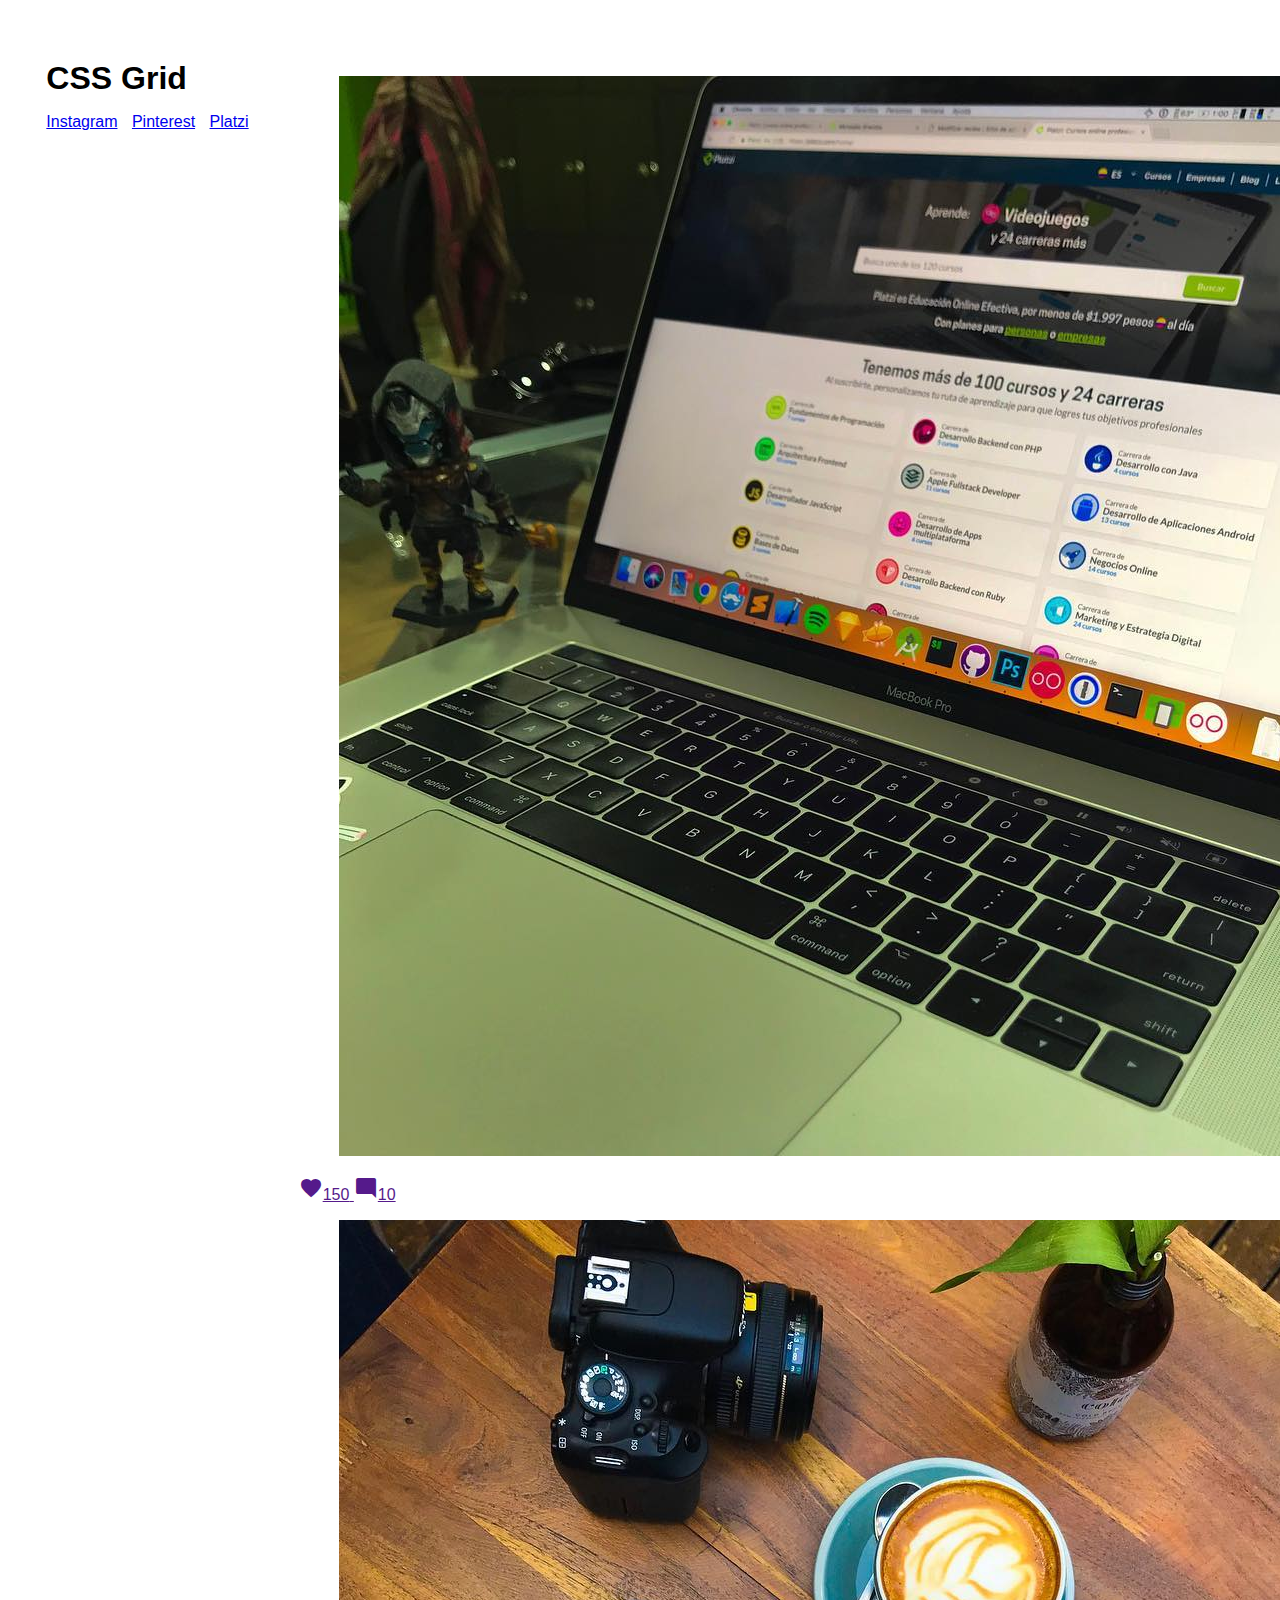
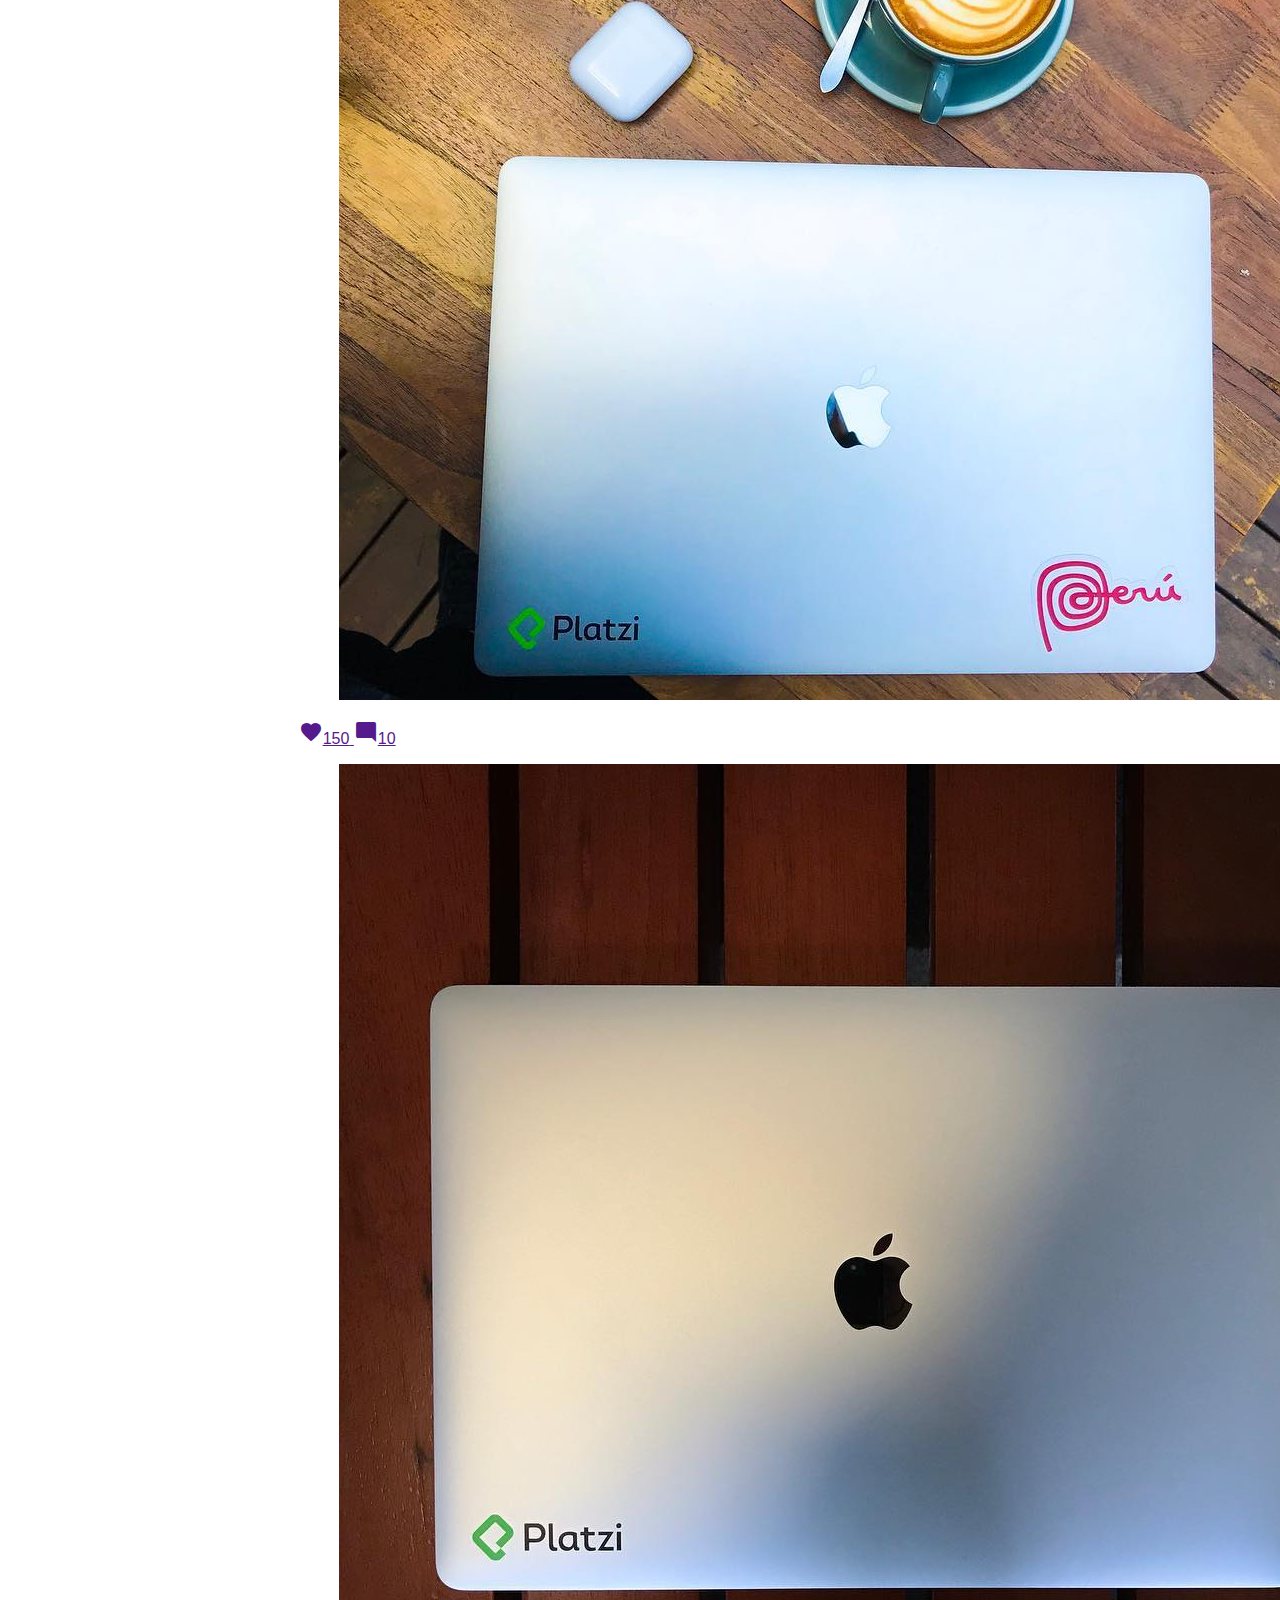
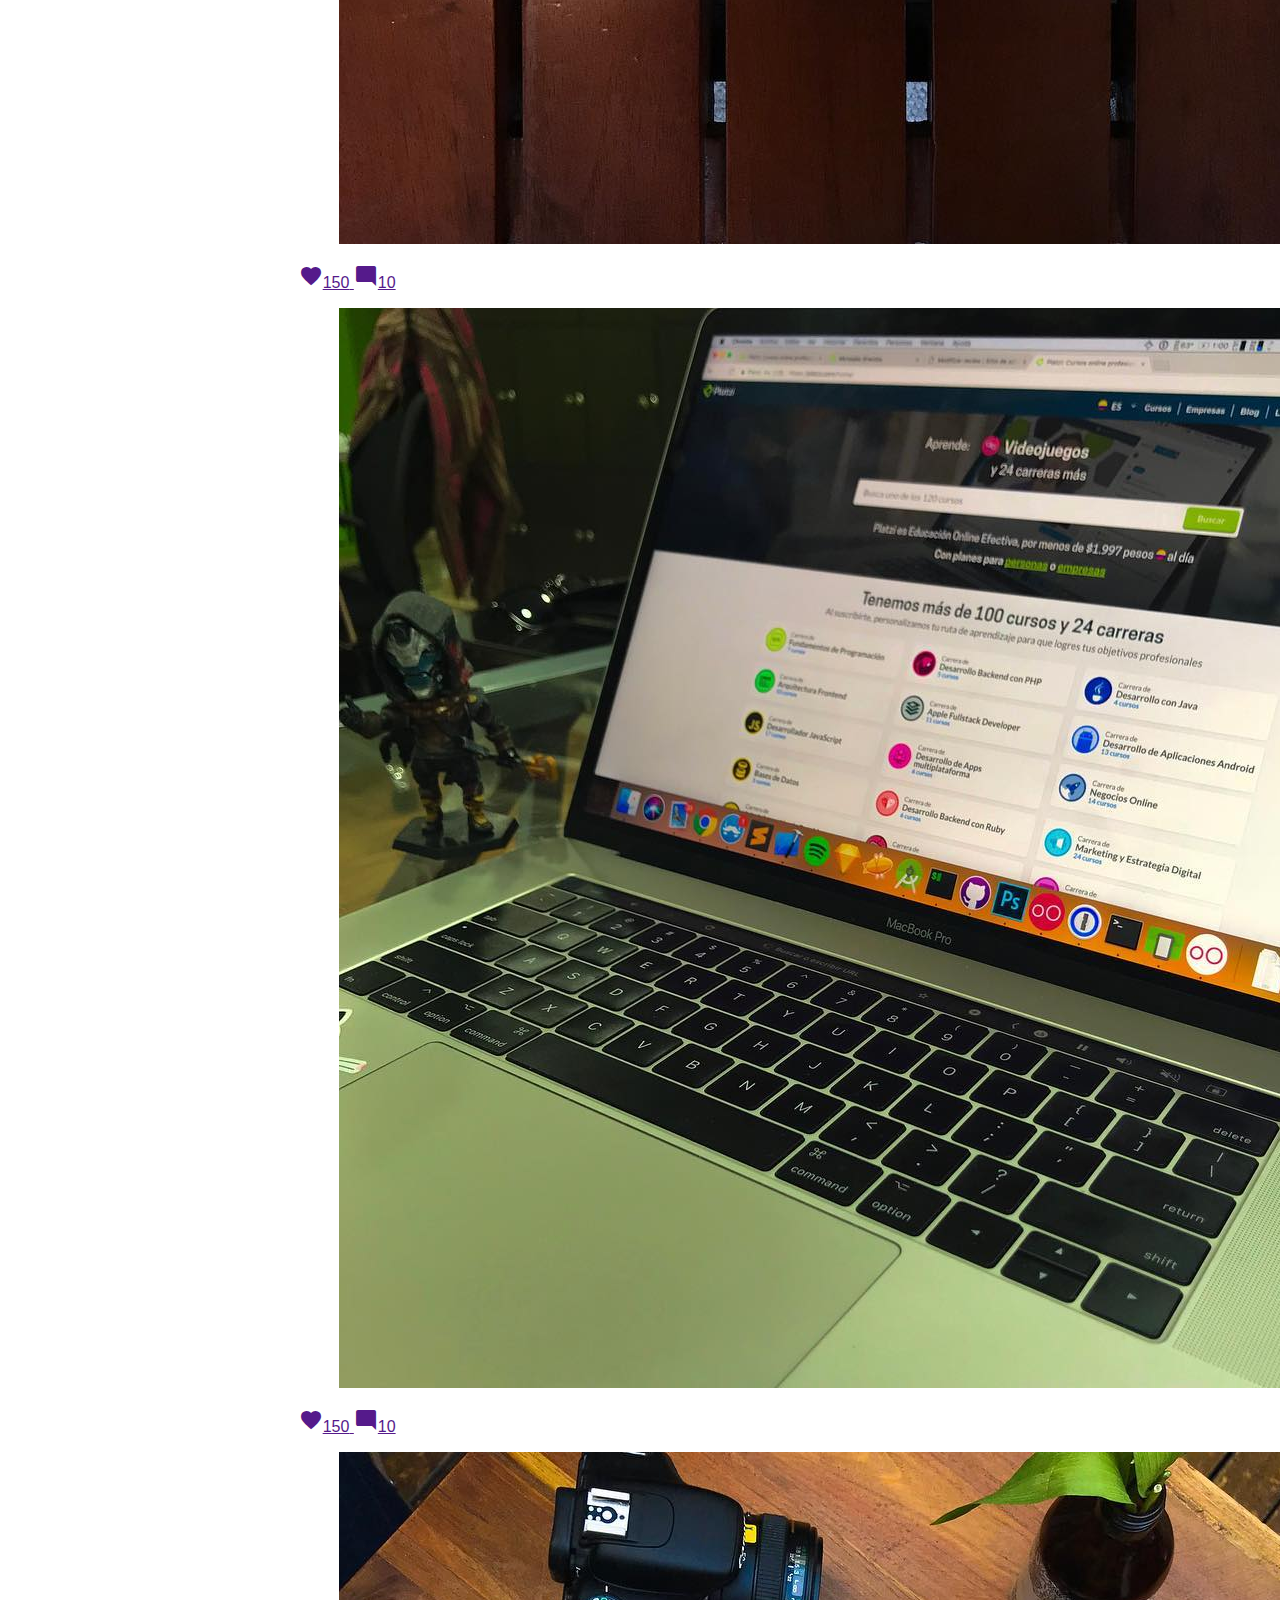
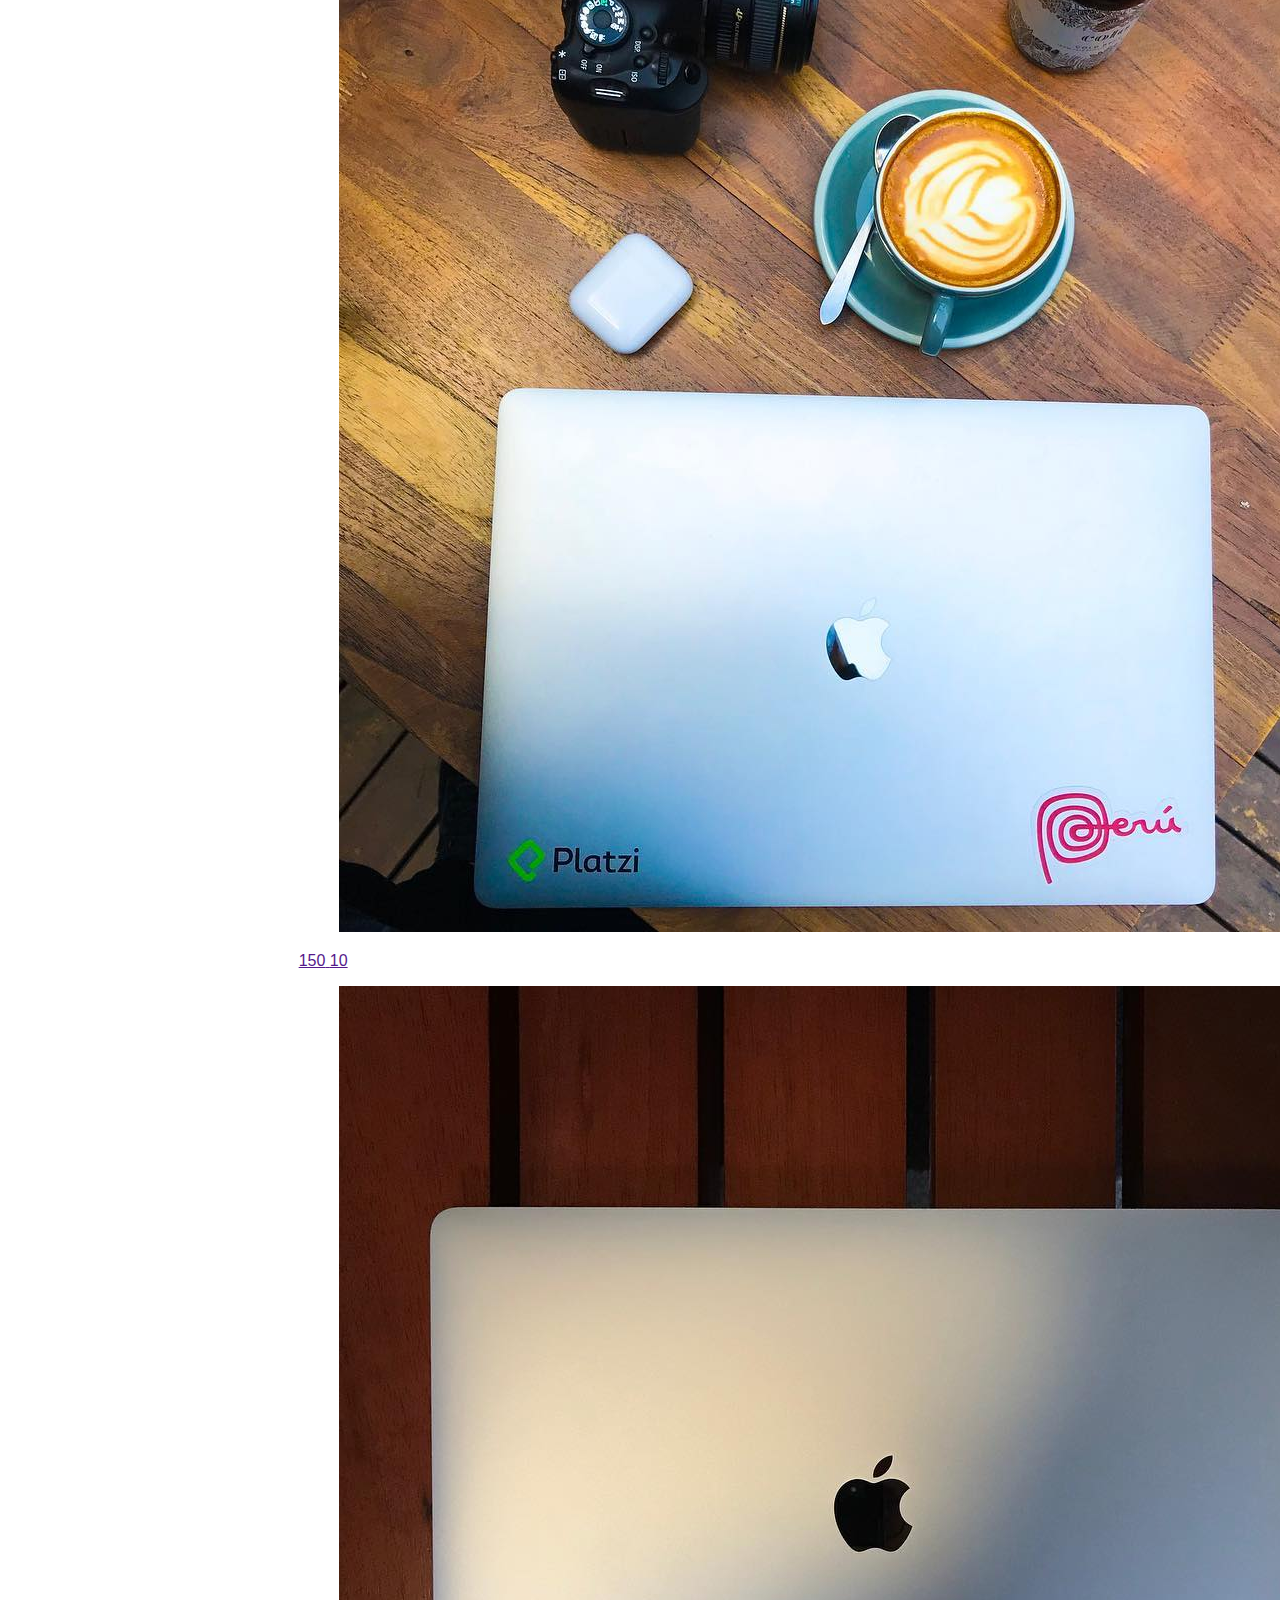
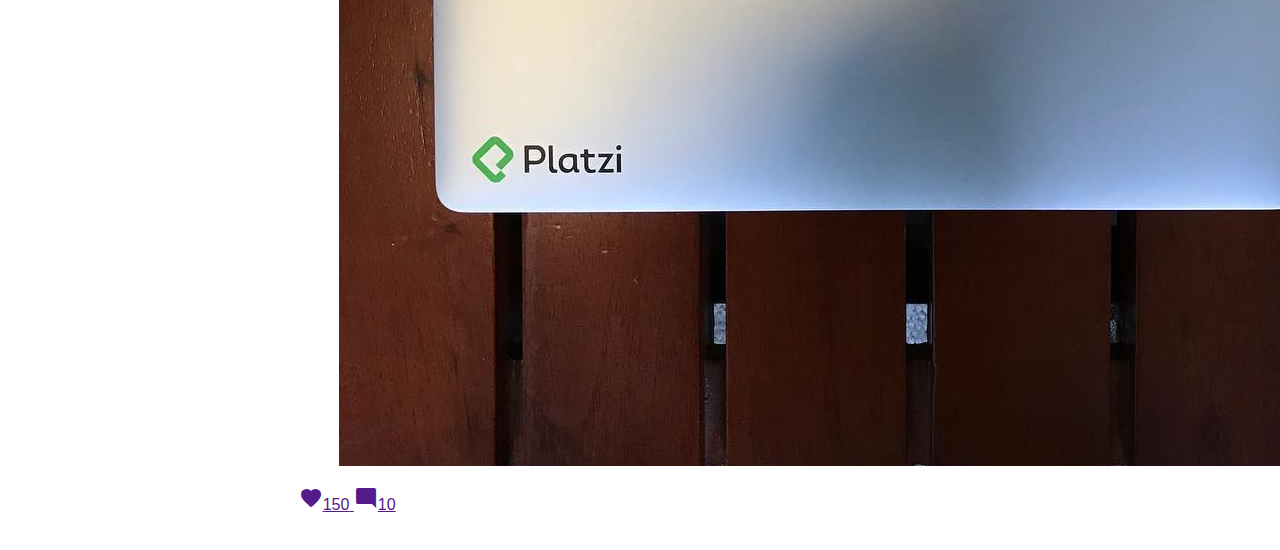
==== index.html @ d626513d "se modificaron elementos en instagram" ====
<!DOCTYPE html>
<html lang="es">

<head>
    <meta charset="UTF-8" />
    <meta name="viewport" content="width=device-width, initial-scale=1.0" />
    <meta http-equiv="X-UA-Compatible" content="ie=edge" />
    <title>Instagram</title>
    <link rel="stylesheet" href="css/main.css">
    <link rel="stylesheet" href="css/instagram.css" />
    <link href="https://fonts.googleapis.com/icon?family=Material+Icons" rel="stylesheet">
</head>

<body>

    <header class="container">
        <!-- Barra de navegacion -->
        <nav class="navbar">
            <h1 class="navbar-title">CSS Grid</h1>
            <ul class="navbar-list">
                <li class="element"><a href="#" id="link-instagram" class="link">Instagram</a></li>
                <li class="element"><a href="#" id="link-pinterest" class="link">Pinterest</a></li>
                <li class="element"><a href="#" id="link-platzi"  class="link">Platzi</a></li>
            </ul>
        </nav>
    </header>

    <div class="container">
        <!-- SECTION INSTAGRAM -->

        <!-- <div class="header">
            <div class="img-profile">
                <img src="img/icon.svg" alt="" class="img-photo" />
            </div>
            <div class="info">
                <div class="name-area">
                    <h1>danielvergara</h1>
                    <span class="following-buttons">
                        <button class="follow-button">Seguir</button>
                    </span>
                </div>
                <div class="numbers-area">
                    <ul>
                        <li><b>100</b> publicaciones</li>
                        <li><b>1300</b> seguidores</li>
                        <li><b>1000</b> seguidos</li>
                    </ul>
                </div>
                <div class="description">
                    <b>Daniel Vergara</b>
                    <br />
                    Frontend dev
                    <br />
                    Colombia (It's Colombia not Columbia!)
                </div>
            </div>
        </div> -->
        
        <section id="instagram">
            <div class="profile">

            </div>
            <div class="instagram-layout">
                <a href="" class="instagram-link-container">
                    <figure class="instagram-container-image">
                        <img src="img/compu.jpg" alt="">
                    </figure>
                    <div class="instagram-info">
                        <p class="instagram-info-texto">
                            <span><i class="material-icons">favorite</i>150</span>
                            <span><i class="material-icons">mode_comment</i>10</span>
                        </p>
                    </div>
                </a>
                <a href="" class="instagram-link-container">
                    <figure class="instagram-container-image">
                        <img src="img/compu2.jpg" alt="">
                    </figure>
                    <div class="instagram-info">
                        <p class="instagram-info-texto">
                            <span><i class="material-icons">favorite</i>150</span>
                            <span><i class="material-icons">mode_comment</i>10</span>
                        </p>
                    </div>
                </a>
                <a href="" class="instagram-link-container">
                    <figure class="instagram-container-image">
                        <img src="img/compu3.jpg" alt="">
                    </figure>
                    <div class="instagram-info">
                        <p class="instagram-info-texto">
                            <span><i class="material-icons">favorite</i>150</span>
                            <span><i class="material-icons">mode_comment</i>10</span>
                        </p>
                    </div>
                </a>
                <a href="" class="instagram-link-container">
                    <figure class="instagram-container-image">
                        <img src="img/compu.jpg" alt="">
                    </figure>
                    <div class="instagram-info">
                        <p class="instagram-info-texto">
                            <span><i class="material-icons">favorite</i>150</span>
                            <span><i class="material-icons">mode_comment</i>10</span>
                        </p>
                    </div>
                </a>
                <a href="" class="instagram-link-container">
                    <figure class="instagram-container-image">
                        <img src="img/compu2.jpg" alt="">
                    </figure>
                    <div class="instagram-info">
                        <p class="instagram-info-texto">
                            <span><i class="fas fa-heart"></i> 150</span>
                            <span>10</span>
                        </p>
                    </div>
                </a>
                <a href="" class="instagram-link-container">
                    <figure class="instagram-container-image">
                        <img src="img/compu3.jpg" alt="">
                    </figure>
                    <div class="instagram-info">
                        <p class="instagram-info-texto">
                            <span><i class="material-icons">favorite</i>150</span>
                            <span><i class="material-icons">mode_comment</i>10</span>
                        </p>
                    </div>
                </a>
            </div>
        </section>

        <!-- SECTION PINTEREST -->
        <!-- <section id="pinterest"></section> -->

        <!-- SECTION PLATZI -->
        <!-- <section id="platzi"></section> -->

        
    </div>
</body>

</html>
---- css/instagram.css ----
body{
    margin: 0;
    font-family: Arial;
    display: flex;
    justify-content: center;
}
.post-list{
    display: grid;
    grid-template-columns: repeat(3,minmax(100px, 293px));
    justify-content: center;
    grid-gap: 28px;
}
.post{
    cursor: pointer;
    position: relative;
    display: block;
}
.post-image{
    margin: 0;
}

.post-image img{
    width: 100%;
    vertical-align: top;
}
.post-overlay{
    background: rgba(0,0,0,.4);
    position: absolute;
    left: 0;
    right: 0;
    bottom: 0;
    top: 0;
    display: none;
    align-items: center;
    justify-content: center;
    color: white;
    text-align: center;
}
.post:hover .post-overlay{
    display: flex;
}
.post-likes,
.post-comments{
    width: 80px;
    margin: 5px;
    font-weight: bold;
    text-align: center;
    display: inline-block;
}
@media screen and (max-width: 768px){
    .post-list{
        grid-gap: 3px;
    }
}

.container{
    padding: 60px 20px 20px;
    max-width: 935px;
}

h1{
    margin: 0;
}
.header{
    display: flex;
    margin-bottom: 44px;
}
.img-profile{
    margin-right: 30px;
    min-width: 150px;
    width: 30%;
    display: flex;
    justify-content: center;
}
.img-photo{
    border-radius: 50%;
    width: 150px;
    height: 150px;
}
.name-area{
    display: flex;
    height: 40px;
    align-items: center;
}
.following-buttons{
    margin-left: 20px;
}
.follow-button{
    margin-right: 8px;
    color: white;
    font-weight: bold;
    background-color: #3498DB;
    padding: 8px 15px;
    border: none;
    border-radius: 4px;
    cursor: pointer;
}
ul{
    padding: 0;
}
li{
    display: inline-block;
    list-style: none;
    margin-right: 10px;
    padding: 0;
    cursor: pointer;
}
.description{
    line-height: 1.5;
}
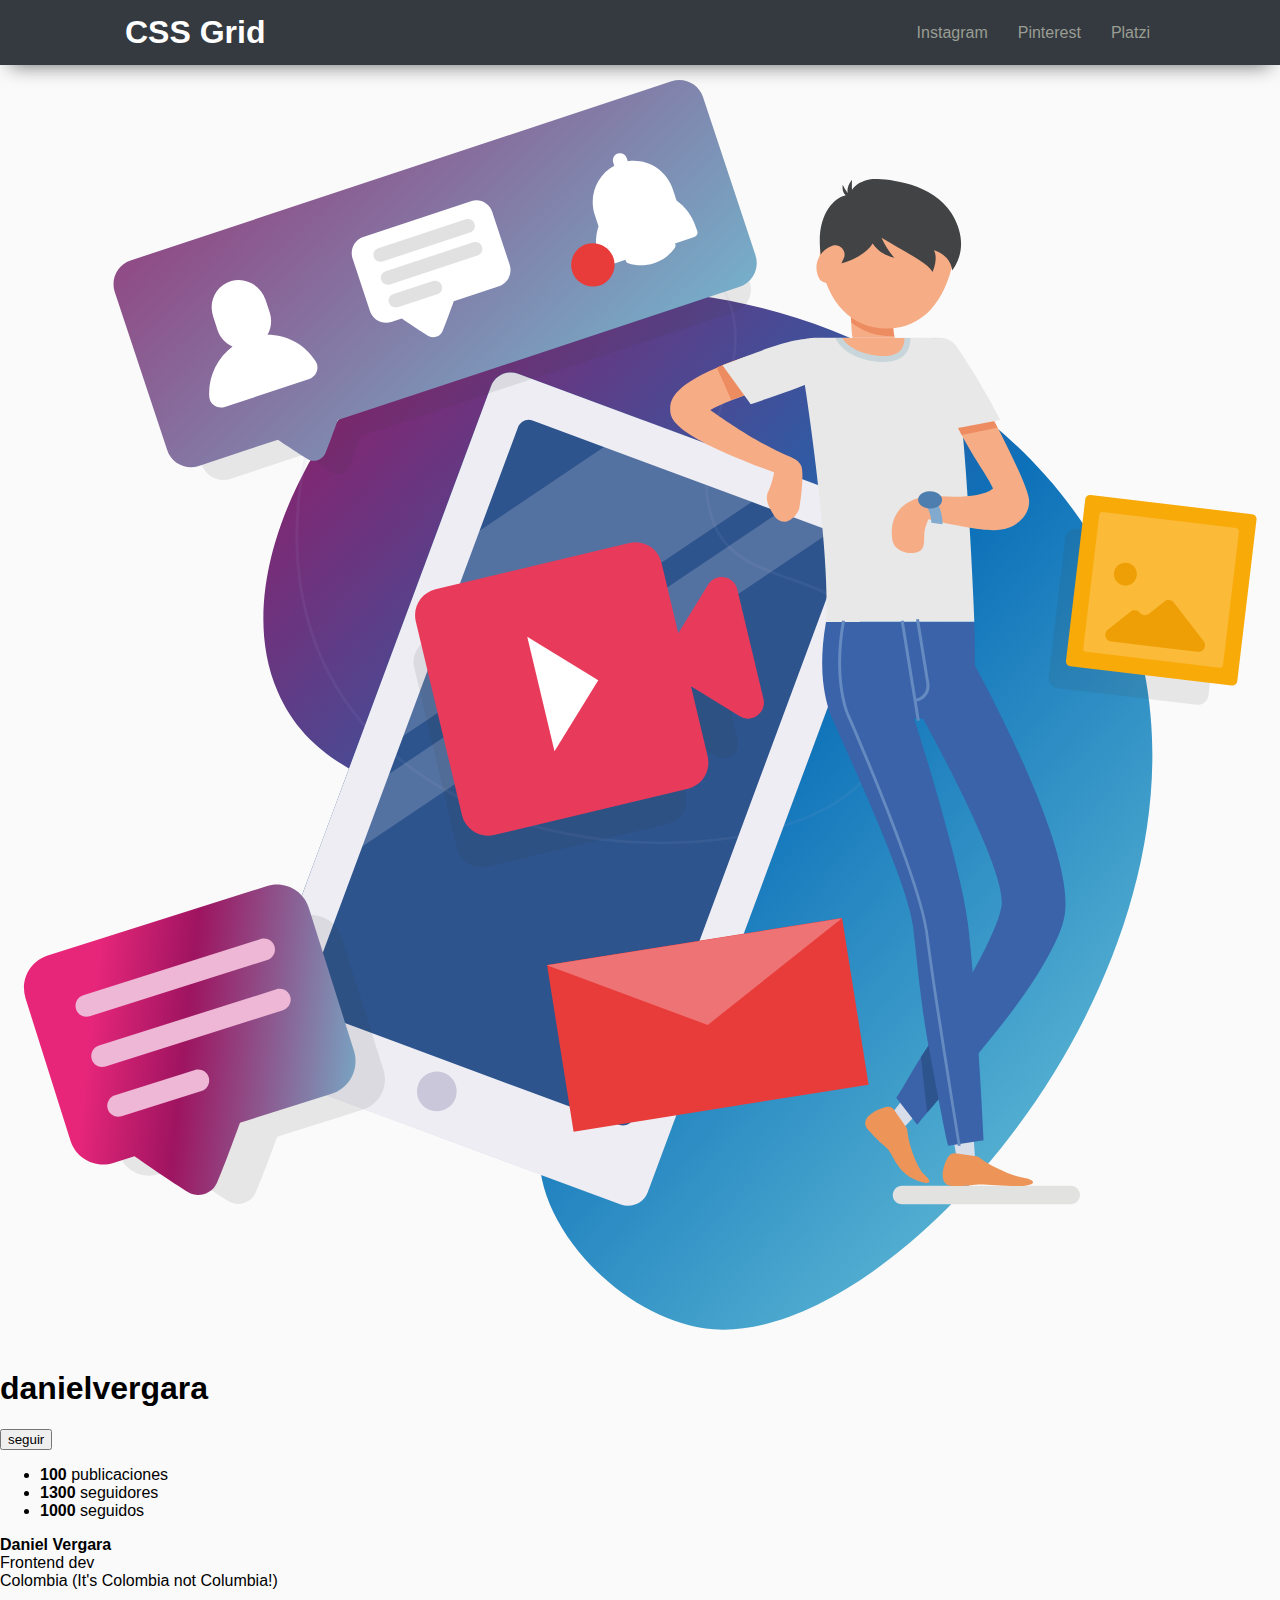
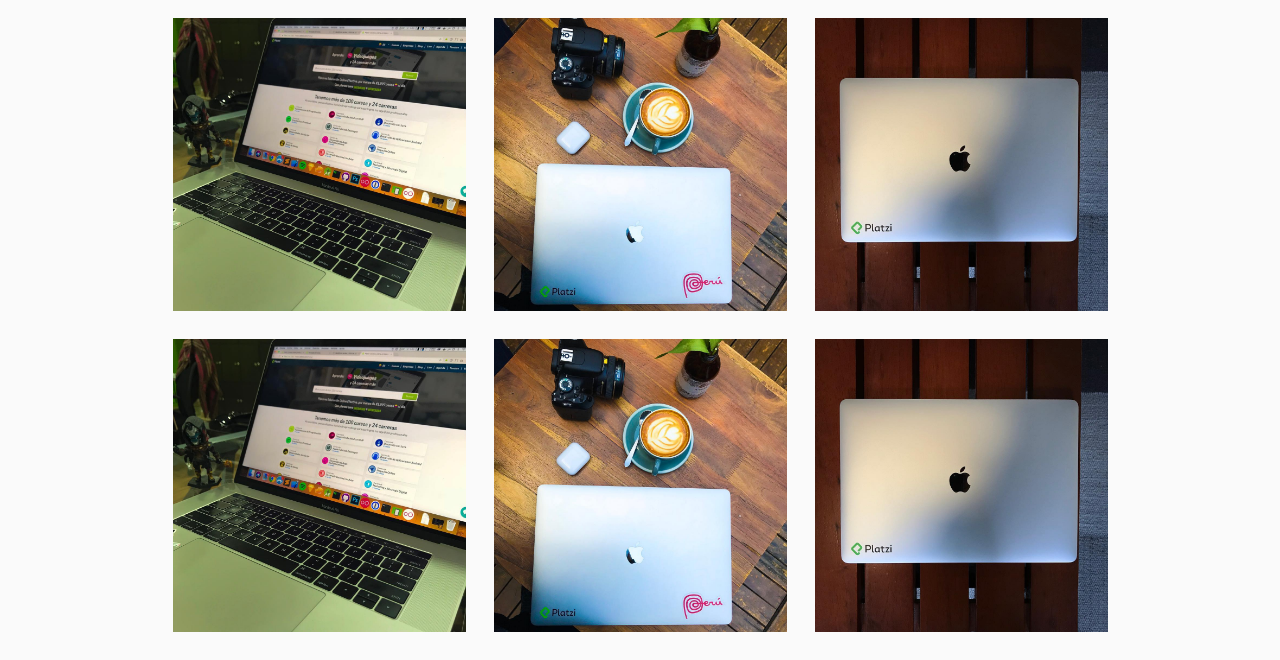
==== commit dffaea8b: "seccion de instagram lista" ====
--- a/index.html
+++ b/index.html
@@ -32,6 +32,7 @@
             <div class="img-profile">
                 <img src="img/icon.svg" alt="" class="img-photo" />
             </div>
+
             <div class="info">
                 <div class="name-area">
                     <h1>danielvergara</h1>
@@ -54,12 +55,41 @@
                     Colombia (It's Colombia not Columbia!)
                 </div>
             </div>
+
         </div> -->
         
         <section id="instagram">
-            <div class="profile">
+            <div class="instagram-profile">
+                <div class="img-profile">
+                    <img src="img/icon.svg" alt="" class="img-photo" />
+                </div>
+
+                <div class="info-profile">
+                    <div class="name-area">
+                        <h1>danielvergara</h1>
+                        <span class="following-buttons">
+                            <button class="follow-button">seguir</button>
+                        </span>
+                    </div>
+                    <div class="numbers-area">
+                        <ul>
+                            <li><b>100</b> publicaciones</li>
+                            <li><b>1300</b> seguidores</li>
+                            <li><b>1000</b> seguidos</li>
+                        </ul>
+                    </div>
+                    <div class="description-area">
+                        <b>Daniel Vergara</b>
+                        <br />
+                        Frontend dev
+                        <br />
+                        Colombia (It's Colombia not Columbia!)
+                    </div>
+                </div>
+                
 
             </div>
+
             <div class="instagram-layout">
                 <a href="" class="instagram-link-container">
                     <figure class="instagram-container-image">
--- a/css/main.css
+++ b/css/main.css
@@ -0,0 +1,65 @@
+/* BASICO */
+
+body{
+    width:100%;
+    height: 100%;
+    margin: 0;
+    background-color: #fafafa;
+    font-family: Arial;
+}
+
+.container{
+    min-width: 350px;
+}
+
+/* BARRA DE NAVEGACION */
+header {
+    background-color: #343a40;
+    box-shadow: 0px 10px 20px -10px rgba(0,0,0,0.6);
+}
+.navbar{
+    max-width: 1050px;
+    height: 65px;
+    margin: 0 auto;
+    background-color: #343a40;
+    
+    display: grid;
+    grid-template-columns: auto 1fr;
+    align-items: center;
+}
+.navbar-title{
+    color: white;
+    margin: 0 0 0 10px;
+}
+.navbar-list{
+    height: 100%;
+    padding-left: 0;
+    margin: 0 0 0 auto;
+    display: grid;
+    grid-template-columns: repeat(3, auto);
+}
+.element{
+    height: 100%;
+    list-style-type: none;
+}
+.element .link{
+    height: inherit;
+    color: #9a9d93;
+    font-weight: 500;
+    text-decoration: none;
+    padding: 0 15px;
+
+    display: flex;
+    align-items: center;
+    justify-content: center;
+}
+.element .link:hover{
+    color: #c9ccbe;
+}
+.link-active{
+    color: white !important;
+}
+/* MEDIA QUERIES */
+@media screen and (max-width: 768px){
+    /*MENU DE HAMBURGUESA*/
+}--- a/css/instagram.css
+++ b/css/instagram.css
@@ -1,29 +1,28 @@
-body{
-    margin: 0;
-    font-family: Arial;
-    display: flex;
-    justify-content: center;
-}
-.post-list{
+
+.instagram-layout{
+    max-width: 955px;
+    margin: 0 auto;
+    padding: 28px 20px;
+
     display: grid;
     grid-template-columns: repeat(3,minmax(100px, 293px));
     justify-content: center;
     grid-gap: 28px;
 }
-.post{
+.instagram-link-container{
     cursor: pointer;
     position: relative;
     display: block;
 }
-.post-image{
+.instagram-container-image{
     margin: 0;
 }
 
-.post-image img{
+.instagram-container-image img{
     width: 100%;
     vertical-align: top;
 }
-.post-overlay{
+.instagram-info{
     background: rgba(0,0,0,.4);
     position: absolute;
     left: 0;
@@ -36,75 +35,21 @@
     color: white;
     text-align: center;
 }
-.post:hover .post-overlay{
+.instagram-link-container:hover .instagram-info{
     display: flex;
 }
-.post-likes,
-.post-comments{
+.instagram-info-texto span{
     width: 80px;
     margin: 5px;
     font-weight: bold;
     text-align: center;
     display: inline-block;
 }
+.instagram-info-texto span i{
+    margin-right: 5px;
+}
 @media screen and (max-width: 768px){
-    .post-list{
+    .instagram-layout{
         grid-gap: 3px;
     }
-}
-
-.container{
-    padding: 60px 20px 20px;
-    max-width: 935px;
-}
-
-h1{
-    margin: 0;
-}
-.header{
-    display: flex;
-    margin-bottom: 44px;
-}
-.img-profile{
-    margin-right: 30px;
-    min-width: 150px;
-    width: 30%;
-    display: flex;
-    justify-content: center;
-}
-.img-photo{
-    border-radius: 50%;
-    width: 150px;
-    height: 150px;
-}
-.name-area{
-    display: flex;
-    height: 40px;
-    align-items: center;
-}
-.following-buttons{
-    margin-left: 20px;
-}
-.follow-button{
-    margin-right: 8px;
-    color: white;
-    font-weight: bold;
-    background-color: #3498DB;
-    padding: 8px 15px;
-    border: none;
-    border-radius: 4px;
-    cursor: pointer;
-}
-ul{
-    padding: 0;
-}
-li{
-    display: inline-block;
-    list-style: none;
-    margin-right: 10px;
-    padding: 0;
-    cursor: pointer;
-}
-.description{
-    line-height: 1.5;
 }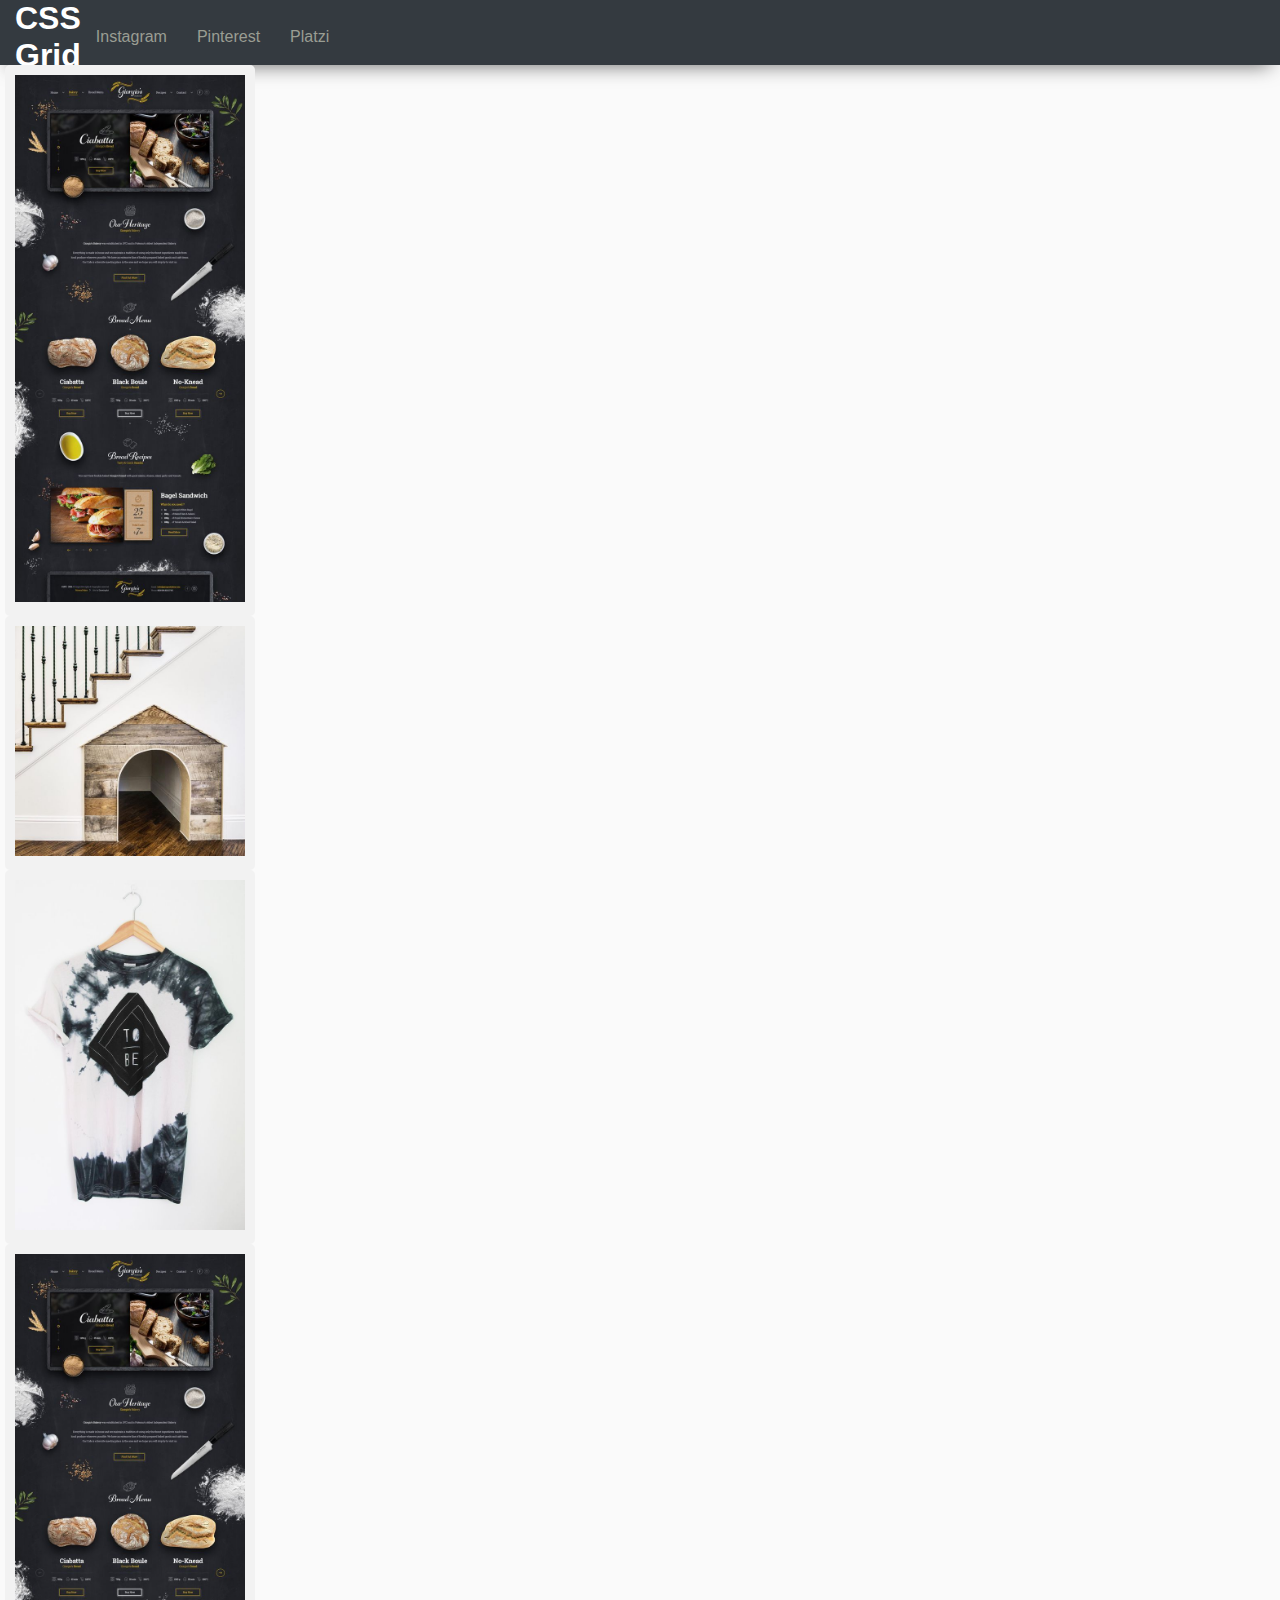
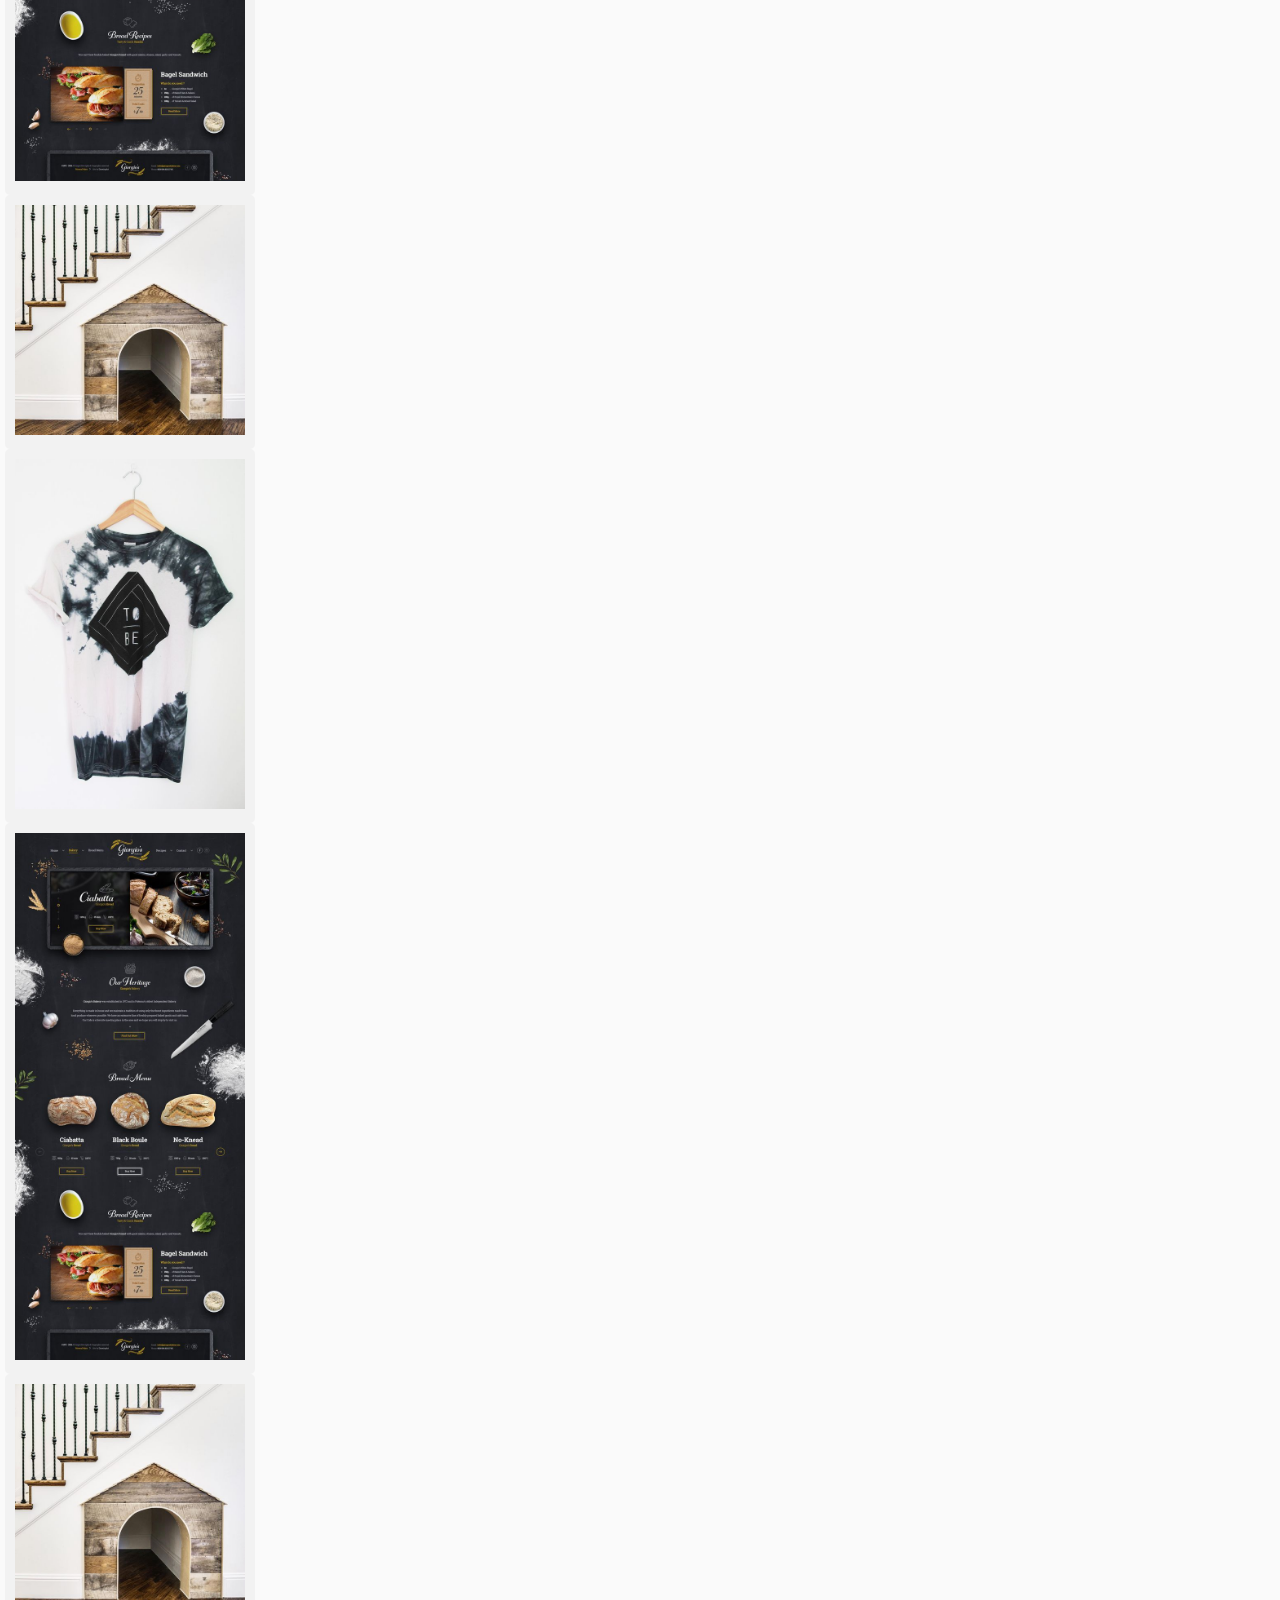
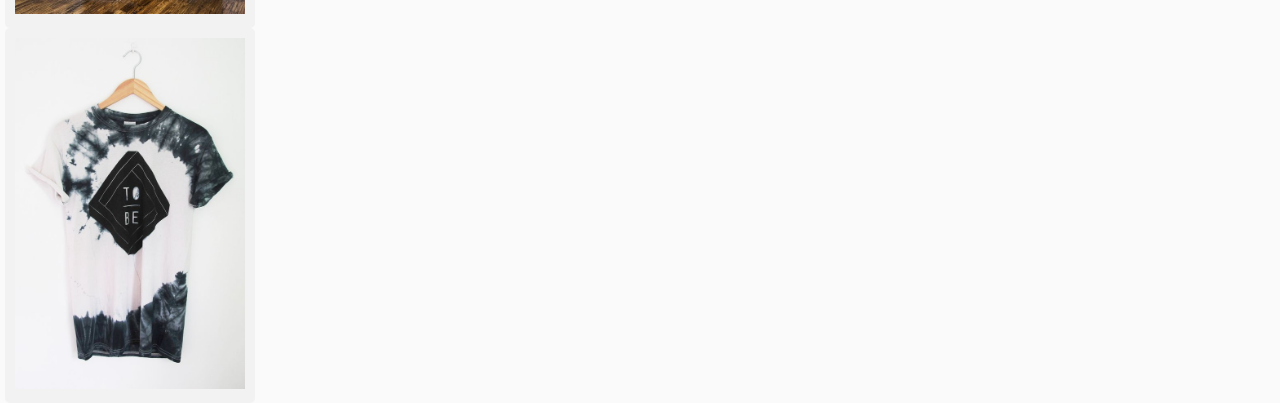
==== commit cde770bb: "se añadio seccion de pinterest" ====
--- a/index.html
+++ b/index.html
@@ -7,7 +7,8 @@
     <meta http-equiv="X-UA-Compatible" content="ie=edge" />
     <title>Instagram</title>
     <link rel="stylesheet" href="css/main.css">
-    <link rel="stylesheet" href="css/instagram.css" />
+    <!-- <link rel="stylesheet" href="css/instagram.css" /> -->
+    <link rel="stylesheet" href="css/pinterest.css">
     <link href="https://fonts.googleapis.com/icon?family=Material+Icons" rel="stylesheet">
 </head>
 
@@ -27,38 +28,7 @@
 
     <div class="container">
         <!-- SECTION INSTAGRAM -->
-
-        <!-- <div class="header">
-            <div class="img-profile">
-                <img src="img/icon.svg" alt="" class="img-photo" />
-            </div>
-
-            <div class="info">
-                <div class="name-area">
-                    <h1>danielvergara</h1>
-                    <span class="following-buttons">
-                        <button class="follow-button">Seguir</button>
-                    </span>
-                </div>
-                <div class="numbers-area">
-                    <ul>
-                        <li><b>100</b> publicaciones</li>
-                        <li><b>1300</b> seguidores</li>
-                        <li><b>1000</b> seguidos</li>
-                    </ul>
-                </div>
-                <div class="description">
-                    <b>Daniel Vergara</b>
-                    <br />
-                    Frontend dev
-                    <br />
-                    Colombia (It's Colombia not Columbia!)
-                </div>
-            </div>
-
-        </div> -->
-        
-        <section id="instagram">
+        <!-- <section id="instagram">
             <div class="instagram-profile">
                 <div class="img-profile">
                     <img src="img/icon.svg" alt="" class="img-photo" />
@@ -158,10 +128,38 @@
                     </div>
                 </a>
             </div>
-        </section>
+        </section> -->
 
         <!-- SECTION PINTEREST -->
-        <!-- <section id="pinterest"></section> -->
+        <section id="pinterest" class="pinterest-container">
+            <div class="item level-1">
+                <img src="img/landing.jpg" alt="">
+            </div>
+            <div class="item level-3">
+                <img src="img/house.jpg" alt="">
+            </div>
+            <div class="item level-2">
+                <img src="img/tshirt.jpg" alt="">
+            </div>
+            <div class="item level-1">
+                <img src="img/landing.jpg" alt="">
+            </div>
+            <div class="item level-3">
+                <img src="img/house.jpg" alt="">
+            </div>
+            <div class="item level-2">
+                <img src="img/tshirt.jpg" alt="">
+            </div>
+            <div class="item level-1">
+                <img src="img/landing.jpg" alt="">
+            </div>
+            <div class="item level-3">
+                <img src="img/house.jpg" alt="">
+            </div>
+            <div class="item level-2">
+                <img src="img/tshirt.jpg" alt="">
+            </div>
+        </section>
 
         <!-- SECTION PLATZI -->
         <!-- <section id="platzi"></section> -->
--- a/css/main.css
+++ b/css/main.css
@@ -6,6 +6,7 @@
     margin: 0;
     background-color: #fafafa;
     font-family: Arial;
+    
 }
 
 .container{
--- a/css/instagram.css
+++ b/css/instagram.css
@@ -48,6 +48,67 @@
 .instagram-info-texto span i{
     margin-right: 5px;
 }
+
+.instagram-profile{
+    padding: 60px 20px 20px 60px;
+    max-width: 935px;
+    display: flex;
+    justify-content: center;
+}
+
+.img-profile{
+    margin-right: 30px;
+    min-width: 150px;
+    width: 30%;
+    display: flex;
+    justify-content:center;
+}
+.img-photo{
+    border-radius: 50%;
+    width: 150px;
+    height: 150px;
+}
+
+
+h1{
+    margin:0;
+}
+
+.name-area{
+    display:flex;
+    height: 40px;
+    align-items: center;
+}
+
+.following-buttons{
+    margin-left: 20px;
+}
+
+.numbers-area>ul{
+    padding: 0;
+}
+.numbers-area>ul>li{
+    display: inline-block;
+    list-style: none;
+    margin-right: 10px;
+    padding: 0;
+    cursor: pointer;
+}
+.follow-button{
+    margin-right: 8px;
+    color: white;
+    font-weight: bold;
+    background-color: #3498DB;
+    padding: 8px 15px;
+    border: none;
+    border-radius: 4px;
+    cursor: pointer;
+}
+
+.description-area{
+    line-height: 1.5;
+}
+
 @media screen and (max-width: 768px){
     .instagram-layout{
         grid-gap: 3px;
--- a/css/pinterest.css
+++ b/css/pinterest.css
@@ -0,0 +1,25 @@
+.container{
+    display: grid;
+    grid-template-columns: repeat(auto-fill, 250px);
+    grid-gap: 5px;
+    justify-content: center;
+}
+.item{
+    border-radius: 5px;
+    padding: 10px;
+    background: #f2f2f2;
+}
+.item img{
+    max-width: 100%;
+}
+.level-1{
+    grid-row-end: span 3;
+}
+.level-2{
+    grid-row-end: span 2;
+
+}
+.level-3{
+    grid-row-end: span 1;
+
+}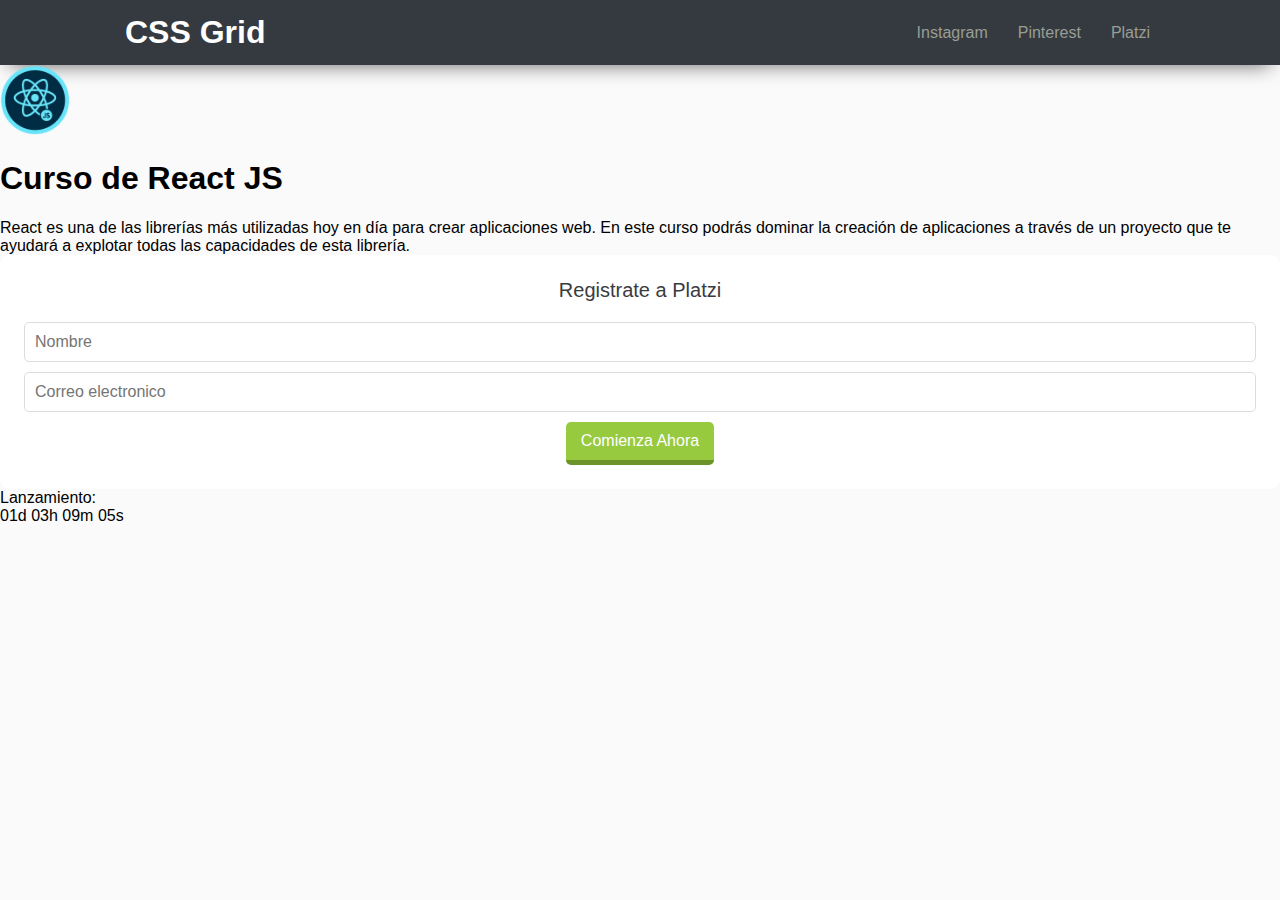
==== commit ce3c4fe6: "platzi agregado" ====
--- a/index.html
+++ b/index.html
@@ -8,7 +8,8 @@
     <title>Instagram</title>
     <link rel="stylesheet" href="css/main.css">
     <!-- <link rel="stylesheet" href="css/instagram.css" /> -->
-    <link rel="stylesheet" href="css/pinterest.css">
+    <!-- <link rel="stylesheet" href="css/pinterest.css"> -->
+    <link rel="stylesheet" href="css/platzi.css">
     <link href="https://fonts.googleapis.com/icon?family=Material+Icons" rel="stylesheet">
 </head>
 
@@ -131,7 +132,7 @@
         </section> -->
 
         <!-- SECTION PINTEREST -->
-        <section id="pinterest" class="pinterest-container">
+        <!-- <section id="pinterest" class="pinterest-container">
             <div class="item level-1">
                 <img src="img/landing.jpg" alt="">
             </div>
@@ -159,10 +160,37 @@
             <div class="item level-2">
                 <img src="img/tshirt.jpg" alt="">
             </div>
-        </section>
+        </section> -->
 
         <!-- SECTION PLATZI -->
-        <!-- <section id="platzi"></section> -->
+        <section id="platzi" class="platzi">
+            <div class="platzi-container">
+                <div class="badge">
+                    <img src="img/badge.png" alt="">
+                </div>
+                <h1 class="platzi-title">
+                    Curso de React JS
+                </h1>
+                <div class="platzi-description">
+                    <p>React es una de las librerías más utilizadas hoy en día para crear aplicaciones web. En este curso podrás dominar la creación de aplicaciones a través de un proyecto que te ayudará a explotar todas las capacidades de esta librería.</p>
+                </div>
+                <form action="" class="form">
+                    <p>Registrate a Platzi</p>
+                    <input type="text" placeholder="Nombre">
+                    <input type="email" placeholder="Correo electronico">
+                    <button type="submit">Comienza Ahora</button>
+                </form>
+                <div class="platzi-countdown">
+                    <p>Lanzamiento:</p>
+                    <p>
+                        <span>01d</span>
+                        <span>03h</span>
+                        <span>09m</span>
+                        <span>05s</span>
+                    </p>
+                </div>
+            </div>
+        </section>
 
         
     </div>
--- a/css/pinterest.css
+++ b/css/pinterest.css
@@ -1,4 +1,5 @@
-.container{
+.pinterest-container{
+    margin-top: 25px;
     display: grid;
     grid-template-columns: repeat(auto-fill, 250px);
     grid-gap: 5px;
--- a/css/platzi.css
+++ b/css/platzi.css
@@ -0,0 +1,100 @@
+body{
+    font-family: 'Lato', sans-serif;
+    margin: 0;
+}
+.hero{
+    background: #23475b;
+    color: white;
+    padding: 32px 15px;
+    display: grid;
+    grid-template-columns: minmax(auto,1024px);
+    justify-content: center;
+}
+.hero-container{
+    display: grid;
+    grid-template-columns: 70px 1fr 320px;
+    grid-template-areas:"badge title form" 
+                        ". description form"
+                        ". countdown form";
+    grid-gap: 10px;
+}
+.badge{
+    grid-area: badge;
+}
+.badge img{
+    max-width: 70px;
+}
+.title{
+    grid-area: title;
+    font-size: 36px;
+    font-weight: normal;
+    margin:0;
+    display: flex;
+    align-items: center;
+}
+.form{
+    grid-area: form;
+    text-align: center;
+    background: rgba(255,255,255,.9);
+    padding: 1.5em;
+    border-radius: 10px;
+}
+.form input{
+    width: 100%;
+    padding: 10px;
+    font-size: 16px;
+    border: 1px solid #dbdbe2;
+    border-radius: 5px;
+    box-sizing: border-box;
+    margin-bottom: 10px;
+}
+.form p{
+    font-size: 20px;
+    color: #3a3b3f;
+    margin-bottom: 1em;
+}
+.form button{
+    background: #98ca3f;
+    color: white;
+    padding: 10px 15px;
+    border-radius: 5px;
+    border: none;
+    border-bottom: 5px solid #6d932b;
+    display: inline-block;
+    font-size: 16px;
+}
+.countdown{
+    grid-area: countdown;
+}
+.countdown p{
+    font-size: 20px;
+    text-align: center;
+    font-weight: 300;
+}
+.countdown span{
+    font-size: 33px;
+}
+.countdown span:after{
+    content: ":";
+    display: inline-block;
+    margin: 0 5px;
+}
+.countdown span:last-child:after{
+    display: none;
+}
+p{
+    margin: 0;
+}
+.description{
+    grid-area: description;
+}
+@media screen and (max-width: 768px){
+    .hero-container{
+        grid-template-columns: 70px 1fr;
+        grid-template-areas:"badge title" 
+                            "description description"
+                            "form form"
+                            "countdown countdown";
+        grid-gap: 10px;
+    }
+}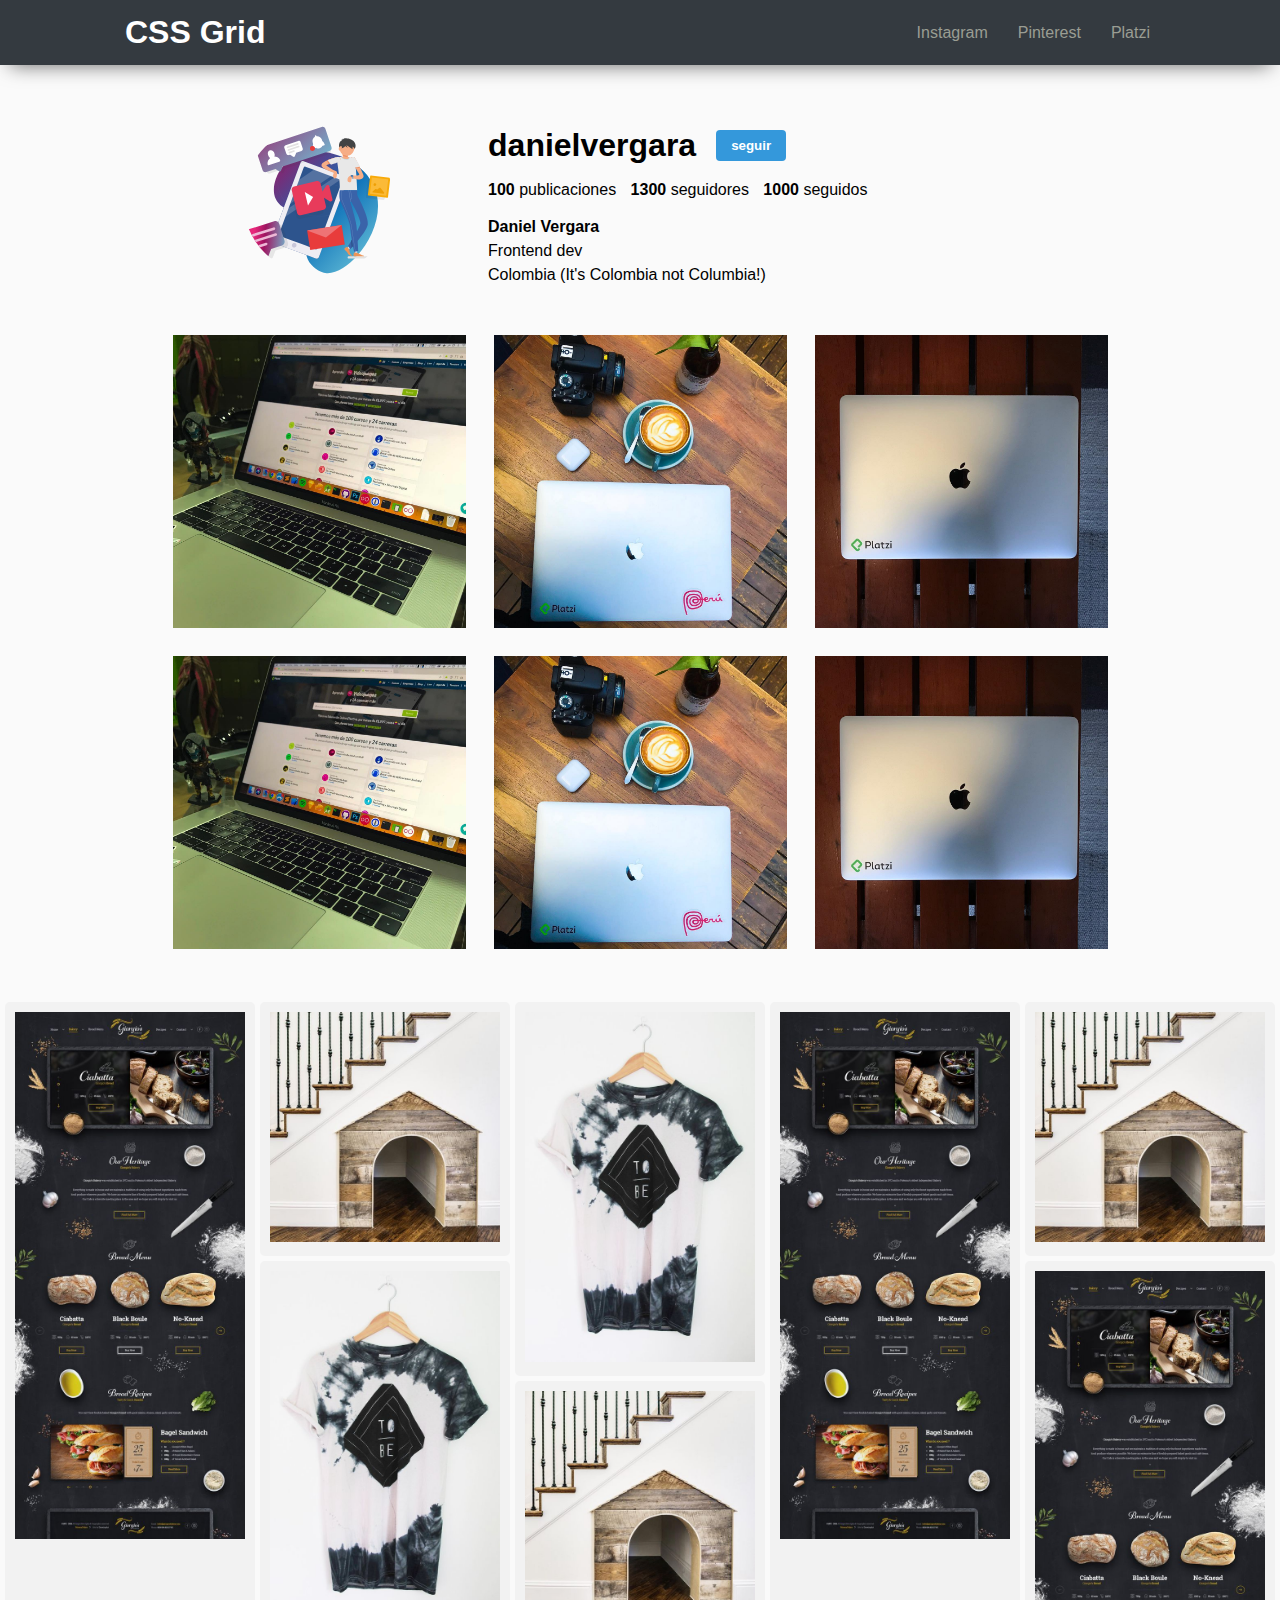
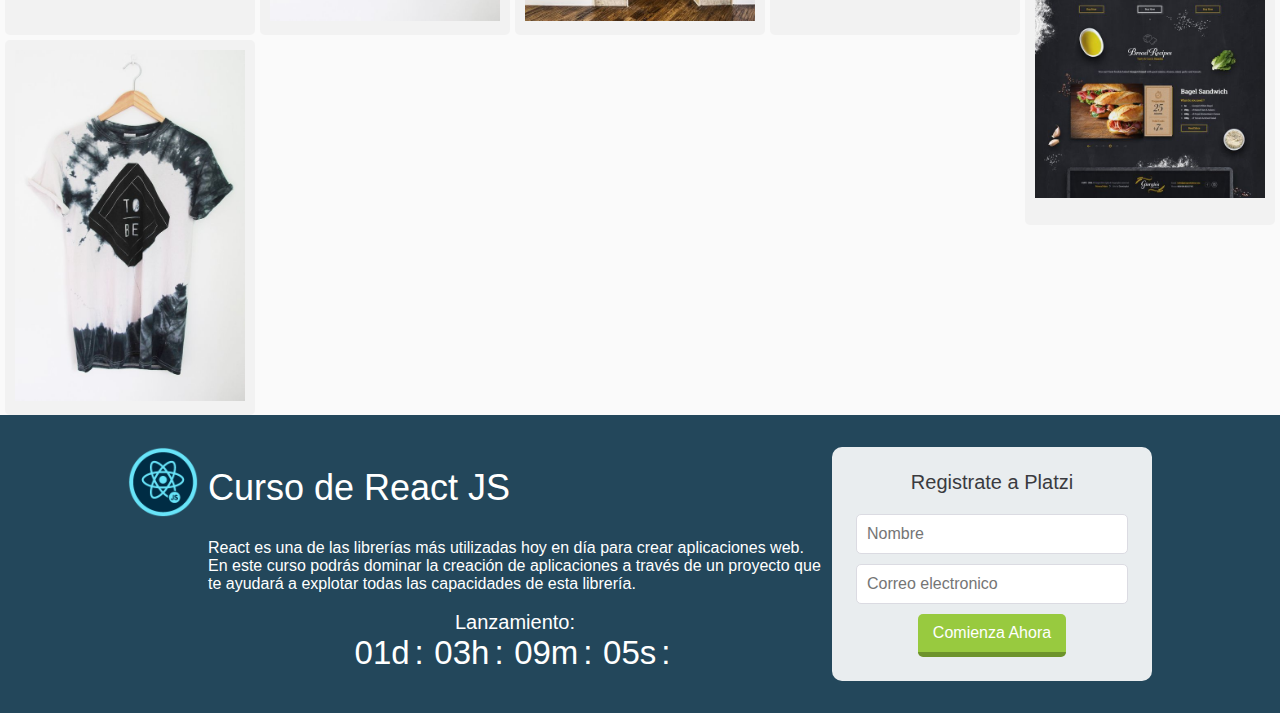
==== commit bb7f84d1: "se agregaron estilos extras y script" ====
--- a/index.html
+++ b/index.html
@@ -7,8 +7,8 @@
     <meta http-equiv="X-UA-Compatible" content="ie=edge" />
     <title>Instagram</title>
     <link rel="stylesheet" href="css/main.css">
-    <!-- <link rel="stylesheet" href="css/instagram.css" /> -->
-    <!-- <link rel="stylesheet" href="css/pinterest.css"> -->
+    <link rel="stylesheet" href="css/instagram.css" />
+    <link rel="stylesheet" href="css/pinterest.css">
     <link rel="stylesheet" href="css/platzi.css">
     <link href="https://fonts.googleapis.com/icon?family=Material+Icons" rel="stylesheet">
 </head>
@@ -29,7 +29,7 @@
 
     <div class="container">
         <!-- SECTION INSTAGRAM -->
-        <!-- <section id="instagram">
+        <section id="instagram">
             <div class="instagram-profile">
                 <div class="img-profile">
                     <img src="img/icon.svg" alt="" class="img-photo" />
@@ -129,38 +129,40 @@
                     </div>
                 </a>
             </div>
-        </section> -->
+        </section>
 
         <!-- SECTION PINTEREST -->
-        <!-- <section id="pinterest" class="pinterest-container">
-            <div class="item level-1">
-                <img src="img/landing.jpg" alt="">
-            </div>
-            <div class="item level-3">
-                <img src="img/house.jpg" alt="">
-            </div>
-            <div class="item level-2">
-                <img src="img/tshirt.jpg" alt="">
-            </div>
-            <div class="item level-1">
-                <img src="img/landing.jpg" alt="">
-            </div>
-            <div class="item level-3">
-                <img src="img/house.jpg" alt="">
-            </div>
-            <div class="item level-2">
-                <img src="img/tshirt.jpg" alt="">
-            </div>
-            <div class="item level-1">
-                <img src="img/landing.jpg" alt="">
-            </div>
-            <div class="item level-3">
-                <img src="img/house.jpg" alt="">
-            </div>
-            <div class="item level-2">
-                <img src="img/tshirt.jpg" alt="">
-            </div>
-        </section> -->
+        <section id="pinterest">
+            <div class="pinterest-container">
+                <div class="item level-1">
+                    <img src="img/landing.jpg" alt="">
+                </div>
+                <div class="item level-3">
+                    <img src="img/house.jpg" alt="">
+                </div>
+                <div class="item level-2">
+                    <img src="img/tshirt.jpg" alt="">
+                </div>
+                <div class="item level-1">
+                    <img src="img/landing.jpg" alt="">
+                </div>
+                <div class="item level-3">
+                    <img src="img/house.jpg" alt="">
+                </div>
+                <div class="item level-2">
+                    <img src="img/tshirt.jpg" alt="">
+                </div>
+                <div class="item level-1">
+                    <img src="img/landing.jpg" alt="">
+                </div>
+                <div class="item level-3">
+                    <img src="img/house.jpg" alt="">
+                </div>
+                <div class="item level-2">
+                    <img src="img/tshirt.jpg" alt="">
+                </div>
+            </div>
+        </section>
 
         <!-- SECTION PLATZI -->
         <section id="platzi" class="platzi">
@@ -196,4 +198,6 @@
     </div>
 </body>
 
+<script src="js/main.js"></script>
+
 </html>--- a/css/platzi.css
+++ b/css/platzi.css
@@ -2,7 +2,7 @@
     font-family: 'Lato', sans-serif;
     margin: 0;
 }
-.hero{
+.platzi{
     background: #23475b;
     color: white;
     padding: 32px 15px;
@@ -10,7 +10,7 @@
     grid-template-columns: minmax(auto,1024px);
     justify-content: center;
 }
-.hero-container{
+.platzi-container{
     display: grid;
     grid-template-columns: 70px 1fr 320px;
     grid-template-areas:"badge title form" 
@@ -24,7 +24,7 @@
 .badge img{
     max-width: 70px;
 }
-.title{
+.platzi-title{
     grid-area: title;
     font-size: 36px;
     font-weight: normal;
@@ -63,18 +63,18 @@
     display: inline-block;
     font-size: 16px;
 }
-.countdown{
+.platzi-countdown{
     grid-area: countdown;
 }
-.countdown p{
+.platzi-countdown p{
     font-size: 20px;
     text-align: center;
     font-weight: 300;
 }
-.countdown span{
+.platzi-countdown span{
     font-size: 33px;
 }
-.countdown span:after{
+.platzi-countdown span:after{
     content: ":";
     display: inline-block;
     margin: 0 5px;
@@ -85,11 +85,11 @@
 p{
     margin: 0;
 }
-.description{
+.platzi-description{
     grid-area: description;
 }
 @media screen and (max-width: 768px){
-    .hero-container{
+    .platzi-container{
         grid-template-columns: 70px 1fr;
         grid-template-areas:"badge title" 
                             "description description"
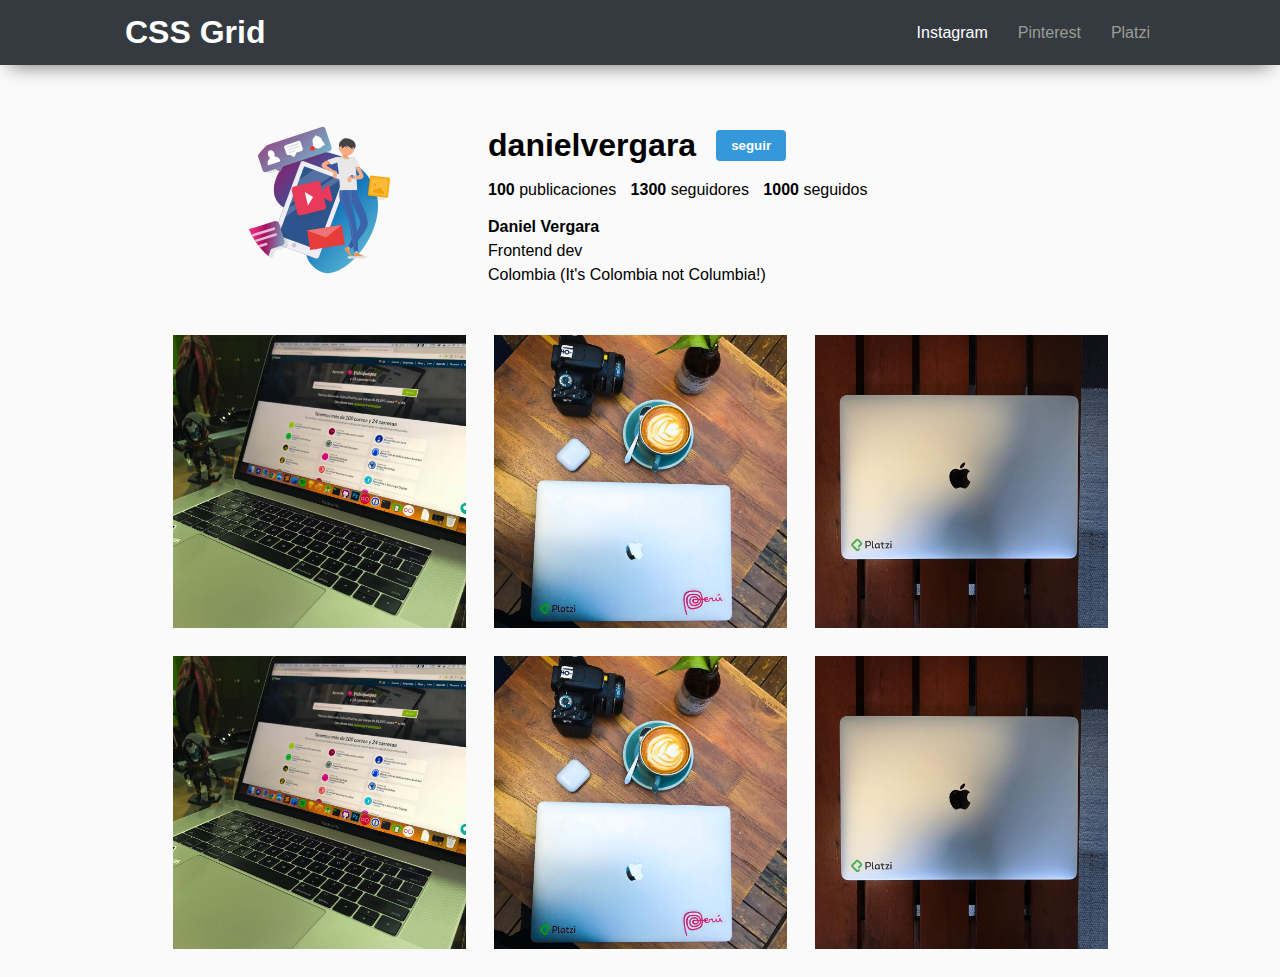
==== commit e07e162f: "se agregaron iconos en las imagenes" ====
--- a/index.html
+++ b/index.html
@@ -10,11 +10,10 @@
     <link rel="stylesheet" href="css/instagram.css" />
     <link rel="stylesheet" href="css/pinterest.css">
     <link rel="stylesheet" href="css/platzi.css">
-    <link href="https://fonts.googleapis.com/icon?family=Material+Icons" rel="stylesheet">
+    <!-- <link href="https://fonts.googleapis.com/icon?family=Material+Icons" rel="stylesheet"> -->
 </head>
 
 <body>
-
     <header class="container">
         <!-- Barra de navegacion -->
         <nav class="navbar">
@@ -68,8 +67,8 @@
                     </figure>
                     <div class="instagram-info">
                         <p class="instagram-info-texto">
-                            <span><i class="material-icons">favorite</i>150</span>
-                            <span><i class="material-icons">mode_comment</i>10</span>
+                            <span><i class="icon-heart"></i>150</span>
+                            <span><i class="icon-bubble"></i>10</span>
                         </p>
                     </div>
                 </a>
@@ -79,8 +78,8 @@
                     </figure>
                     <div class="instagram-info">
                         <p class="instagram-info-texto">
-                            <span><i class="material-icons">favorite</i>150</span>
-                            <span><i class="material-icons">mode_comment</i>10</span>
+                            <span><i class="icon-heart"></i>150</span>
+                            <span><i class="icon-bubble"></i>10</span>
                         </p>
                     </div>
                 </a>
@@ -90,8 +89,8 @@
                     </figure>
                     <div class="instagram-info">
                         <p class="instagram-info-texto">
-                            <span><i class="material-icons">favorite</i>150</span>
-                            <span><i class="material-icons">mode_comment</i>10</span>
+                            <span><i class="icon-heart"></i>150</span>
+                            <span><i class="icon-bubble"></i>10</span>
                         </p>
                     </div>
                 </a>
@@ -101,8 +100,8 @@
                     </figure>
                     <div class="instagram-info">
                         <p class="instagram-info-texto">
-                            <span><i class="material-icons">favorite</i>150</span>
-                            <span><i class="material-icons">mode_comment</i>10</span>
+                            <span><i class="icon-heart"></i>150</span>
+                            <span><i class="icon-bubble"></i>10</span>
                         </p>
                     </div>
                 </a>
@@ -112,8 +111,8 @@
                     </figure>
                     <div class="instagram-info">
                         <p class="instagram-info-texto">
-                            <span><i class="fas fa-heart"></i> 150</span>
-                            <span>10</span>
+                            <span><i class="icon-heart"></i>150</span>
+                            <span><i class="icon-bubble"></i>10</span>
                         </p>
                     </div>
                 </a>
@@ -123,8 +122,8 @@
                     </figure>
                     <div class="instagram-info">
                         <p class="instagram-info-texto">
-                            <span><i class="material-icons">favorite</i>150</span>
-                            <span><i class="material-icons">mode_comment</i>10</span>
+                            <span><i class="icon-heart"></i>150</span>
+                            <span><i class="icon-bubble"></i>10</span>
                         </p>
                     </div>
                 </a>
--- a/css/main.css
+++ b/css/main.css
@@ -1,3 +1,40 @@
+/* ICONS */
+@font-face {
+    font-family: 'icomoon';
+    src:  url('../fonts/icomoon.eot?zc28jc');
+    src:  url('../fonts/icomoon.eot?zc28jc#iefix') format('embedded-opentype'),
+      url('../fonts/icomoon.ttf?zc28jc') format('truetype'),
+      url('../fonts/icomoon.woff?zc28jc') format('woff'),
+      url('../fonts/icomoon.svg?zc28jc#icomoon') format('svg');
+    font-weight: normal;
+    font-style: normal;
+  }
+  
+  [class^="icon-"], [class*=" icon-"] {
+    /* use !important to prevent issues with browser extensions that change fonts */
+    font-family: 'icomoon' !important;
+    speak: none;
+    font-style: normal;
+    font-weight: normal;
+    font-variant: normal;
+    text-transform: none;
+    line-height: 1;
+  
+    /* Better Font Rendering =========== */
+    -webkit-font-smoothing: antialiased;
+    -moz-osx-font-smoothing: grayscale;
+  }
+  
+  .icon-bubble:before {
+    content: "\e96b";
+  }
+  .icon-menu:before {
+    content: "\e9bd";
+  }
+  .icon-heart:before {
+    content: "\e9da";
+  }
+
 /* BASICO */
 
 body{
@@ -63,4 +100,5 @@
 /* MEDIA QUERIES */
 @media screen and (max-width: 768px){
     /*MENU DE HAMBURGUESA*/
-}+}
+
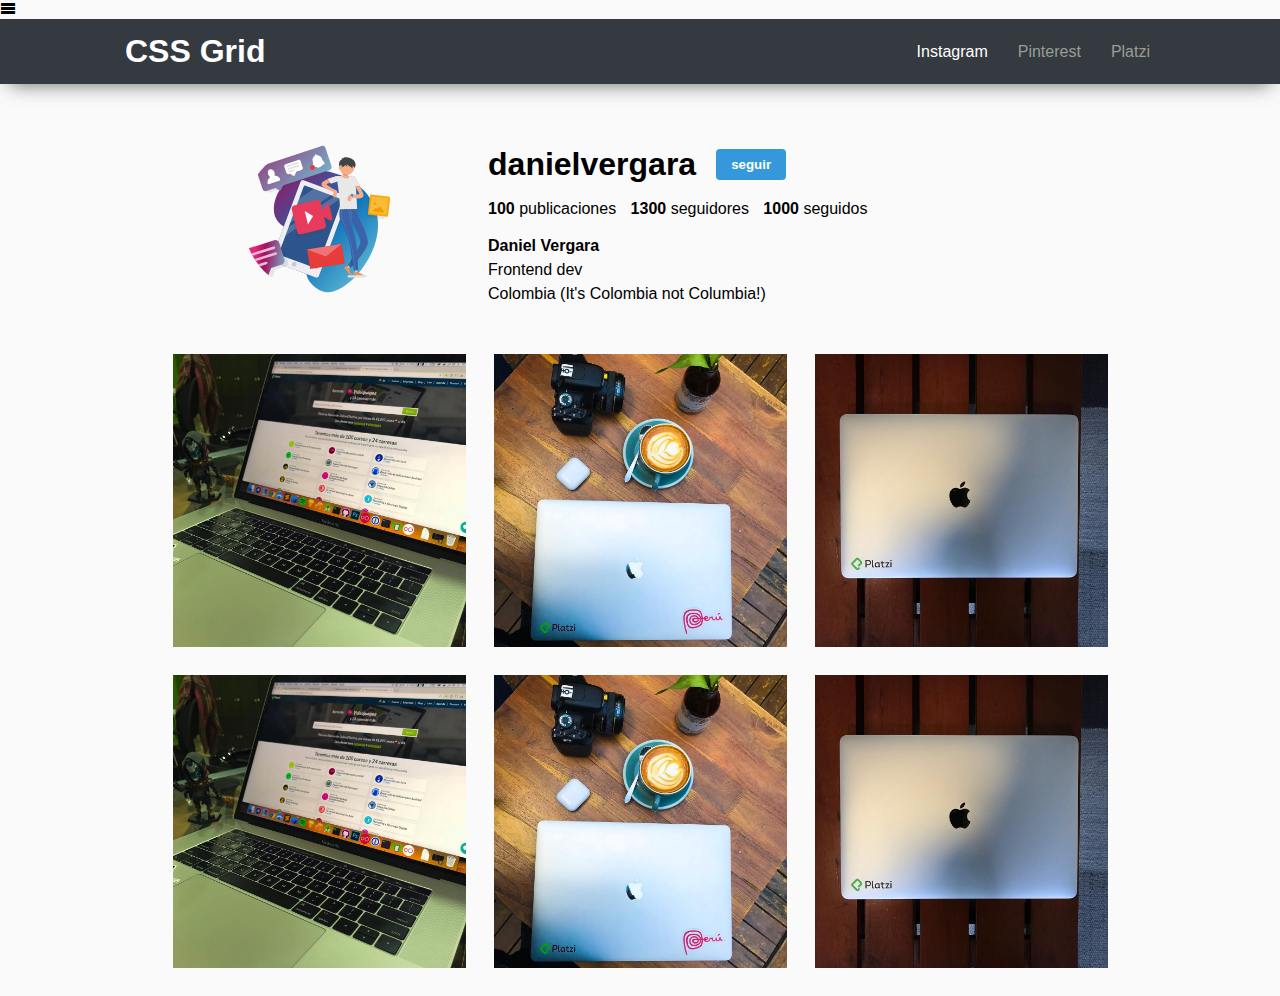
==== commit 3870560e: "correcciones" ====
--- a/index.html
+++ b/index.html
@@ -14,7 +14,9 @@
 </head>
 
 <body>
-    <header class="container">
+
+    <i class="icon-menu"></i>
+    <header class="">
         <!-- Barra de navegacion -->
         <nav class="navbar">
             <h1 class="navbar-title">CSS Grid</h1>
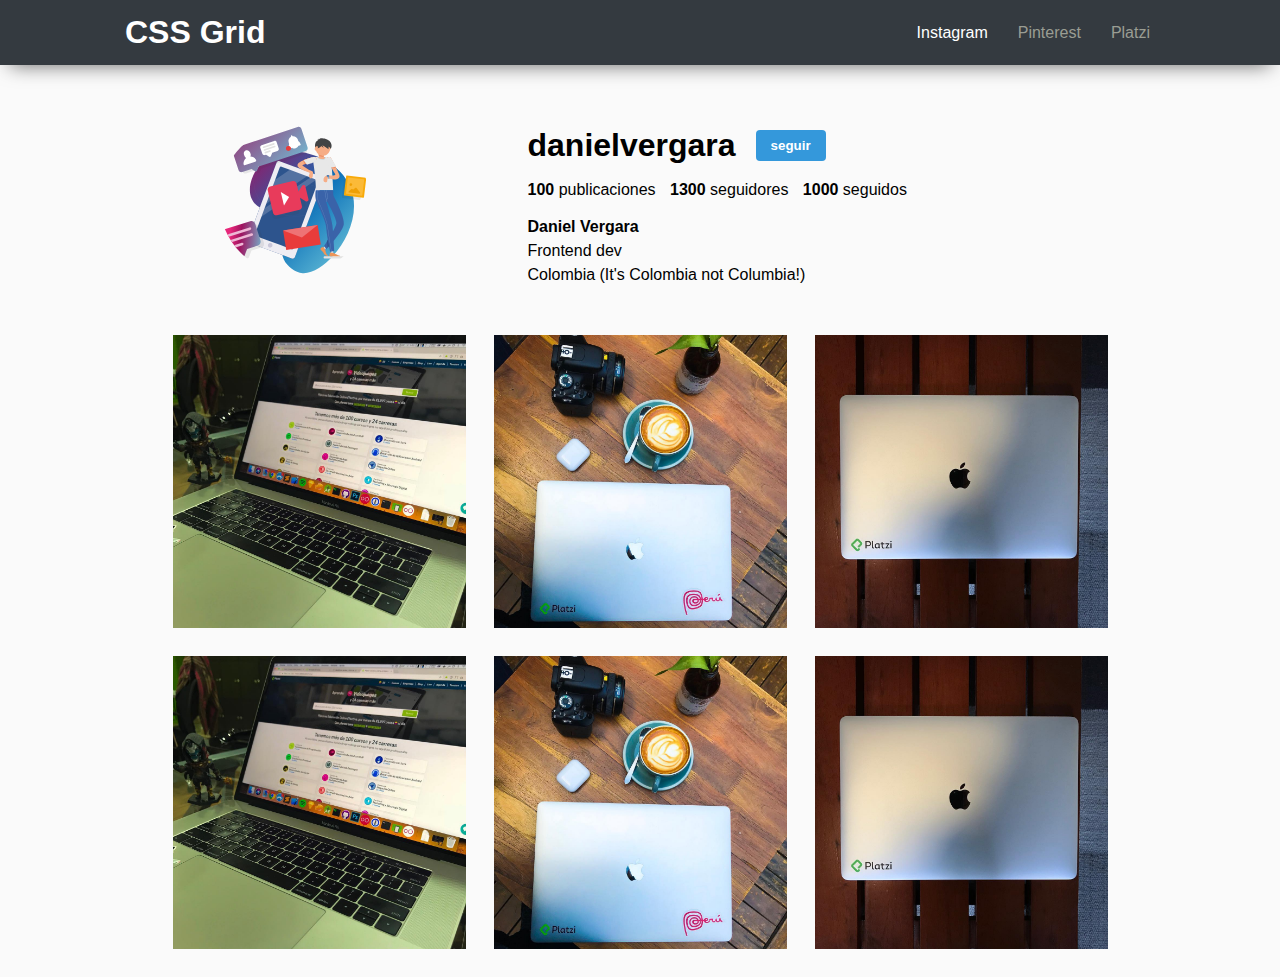
==== commit 63c3ca56: "comentando icono de menu" ====
--- a/index.html
+++ b/index.html
@@ -15,7 +15,7 @@
 
 <body>
 
-    <i class="icon-menu"></i>
+    <!-- <i class="icon-menu"></i> -->
     <header class="">
         <!-- Barra de navegacion -->
         <nav class="navbar">
--- a/css/main.css
+++ b/css/main.css
@@ -62,12 +62,13 @@
     background-color: #343a40;
     
     display: grid;
-    grid-template-columns: auto 1fr;
+    grid-template-columns: auto 3fr;
     align-items: center;
 }
 .navbar-title{
     color: white;
     margin: 0 0 0 10px;
+    align-items: initial;
 }
 .navbar-list{
     height: 100%;
--- a/css/instagram.css
+++ b/css/instagram.css
@@ -52,14 +52,15 @@
 .instagram-profile{
     padding: 60px 20px 20px 60px;
     max-width: 935px;
-    display: flex;
+    display: grid;
+    grid-template-columns: 1fr 1fr;
     justify-content: center;
 }
 
 .img-profile{
-    margin-right: 30px;
+    /* margin-right: 30px; */
     min-width: 150px;
-    width: 30%;
+    /* width: 30%; */
     display: flex;
     justify-content:center;
 }
@@ -105,6 +106,9 @@
     cursor: pointer;
 }
 
+
+
+
 .description-area{
     line-height: 1.5;
 }
@@ -113,4 +117,19 @@
     .instagram-layout{
         grid-gap: 3px;
     }
+
+    .img-photo{
+        width: 77px;
+        height: 77px;
+    }
+
+    .name-area{
+        display: block;
+        margin-bottom: 50px;
+    }
+
+    .instagram-profile{
+        padding: 0;
+        margin-top: 10px;
+    }
 }